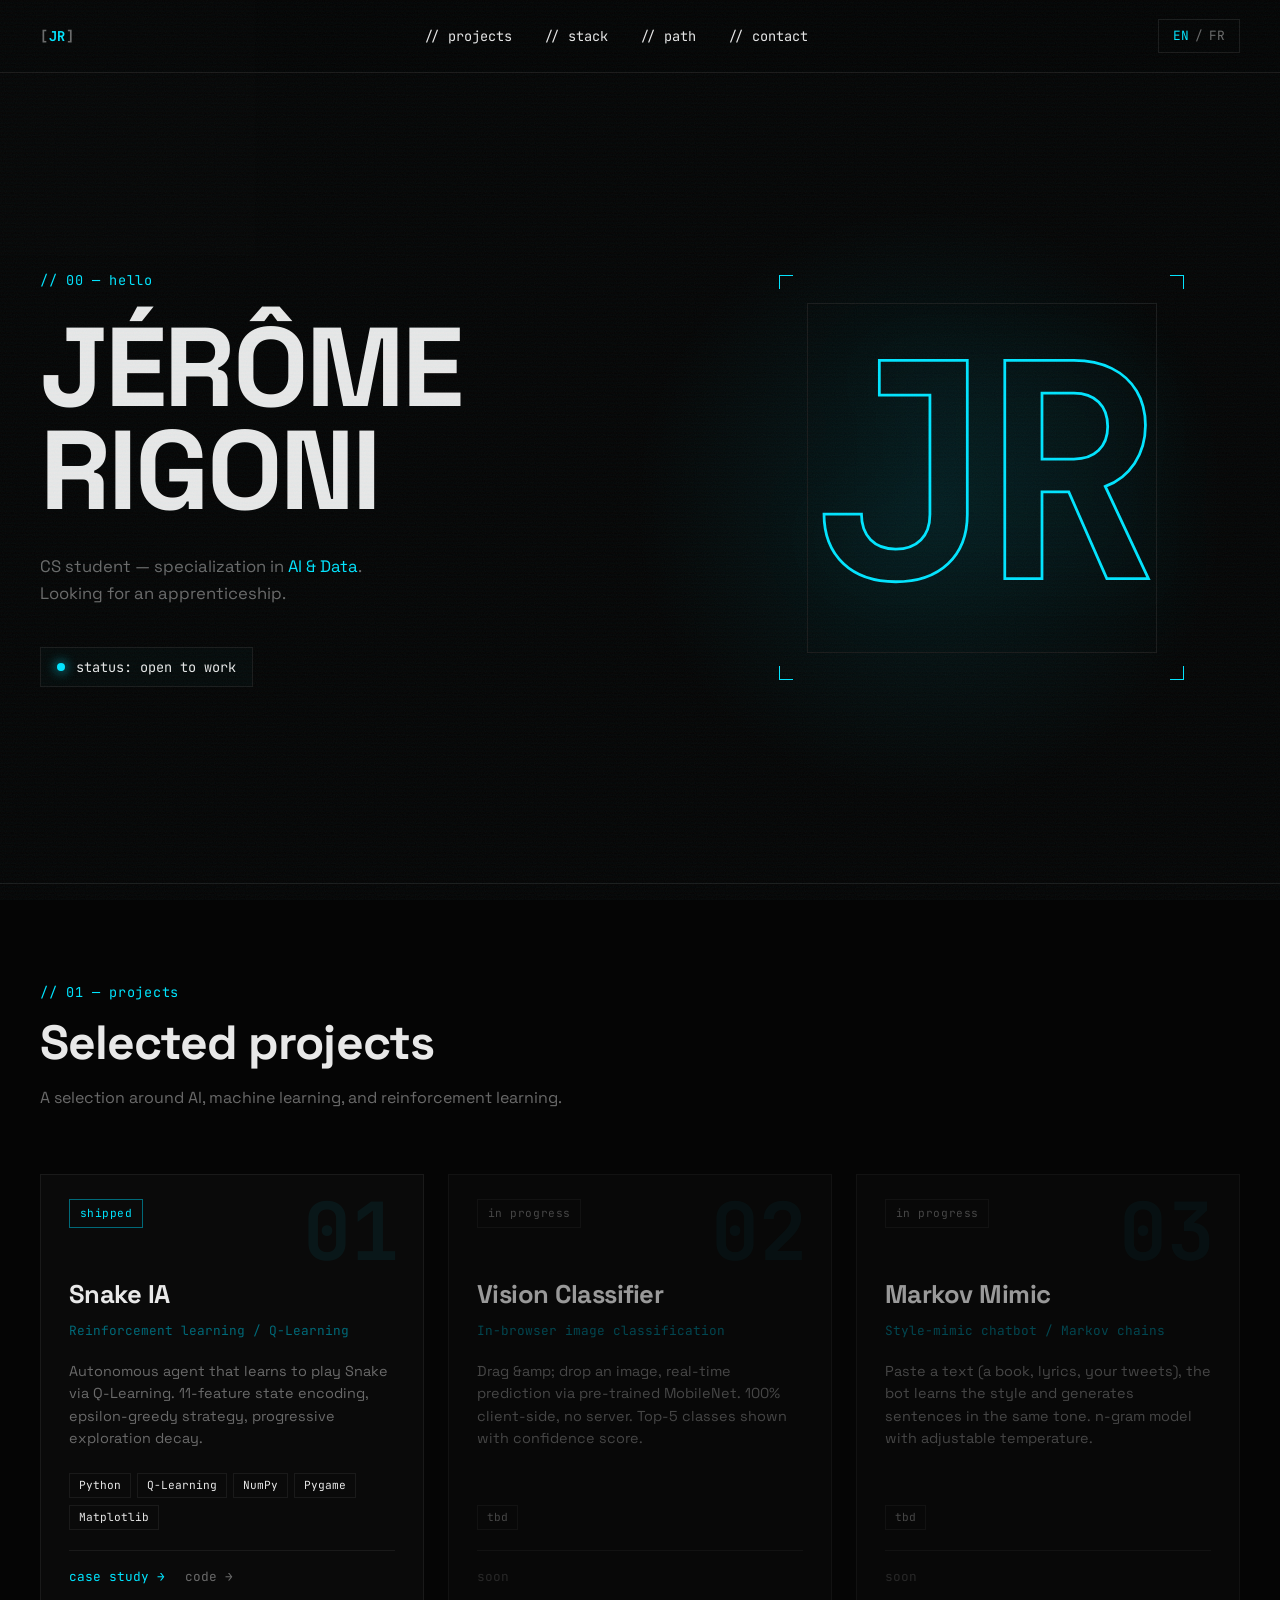
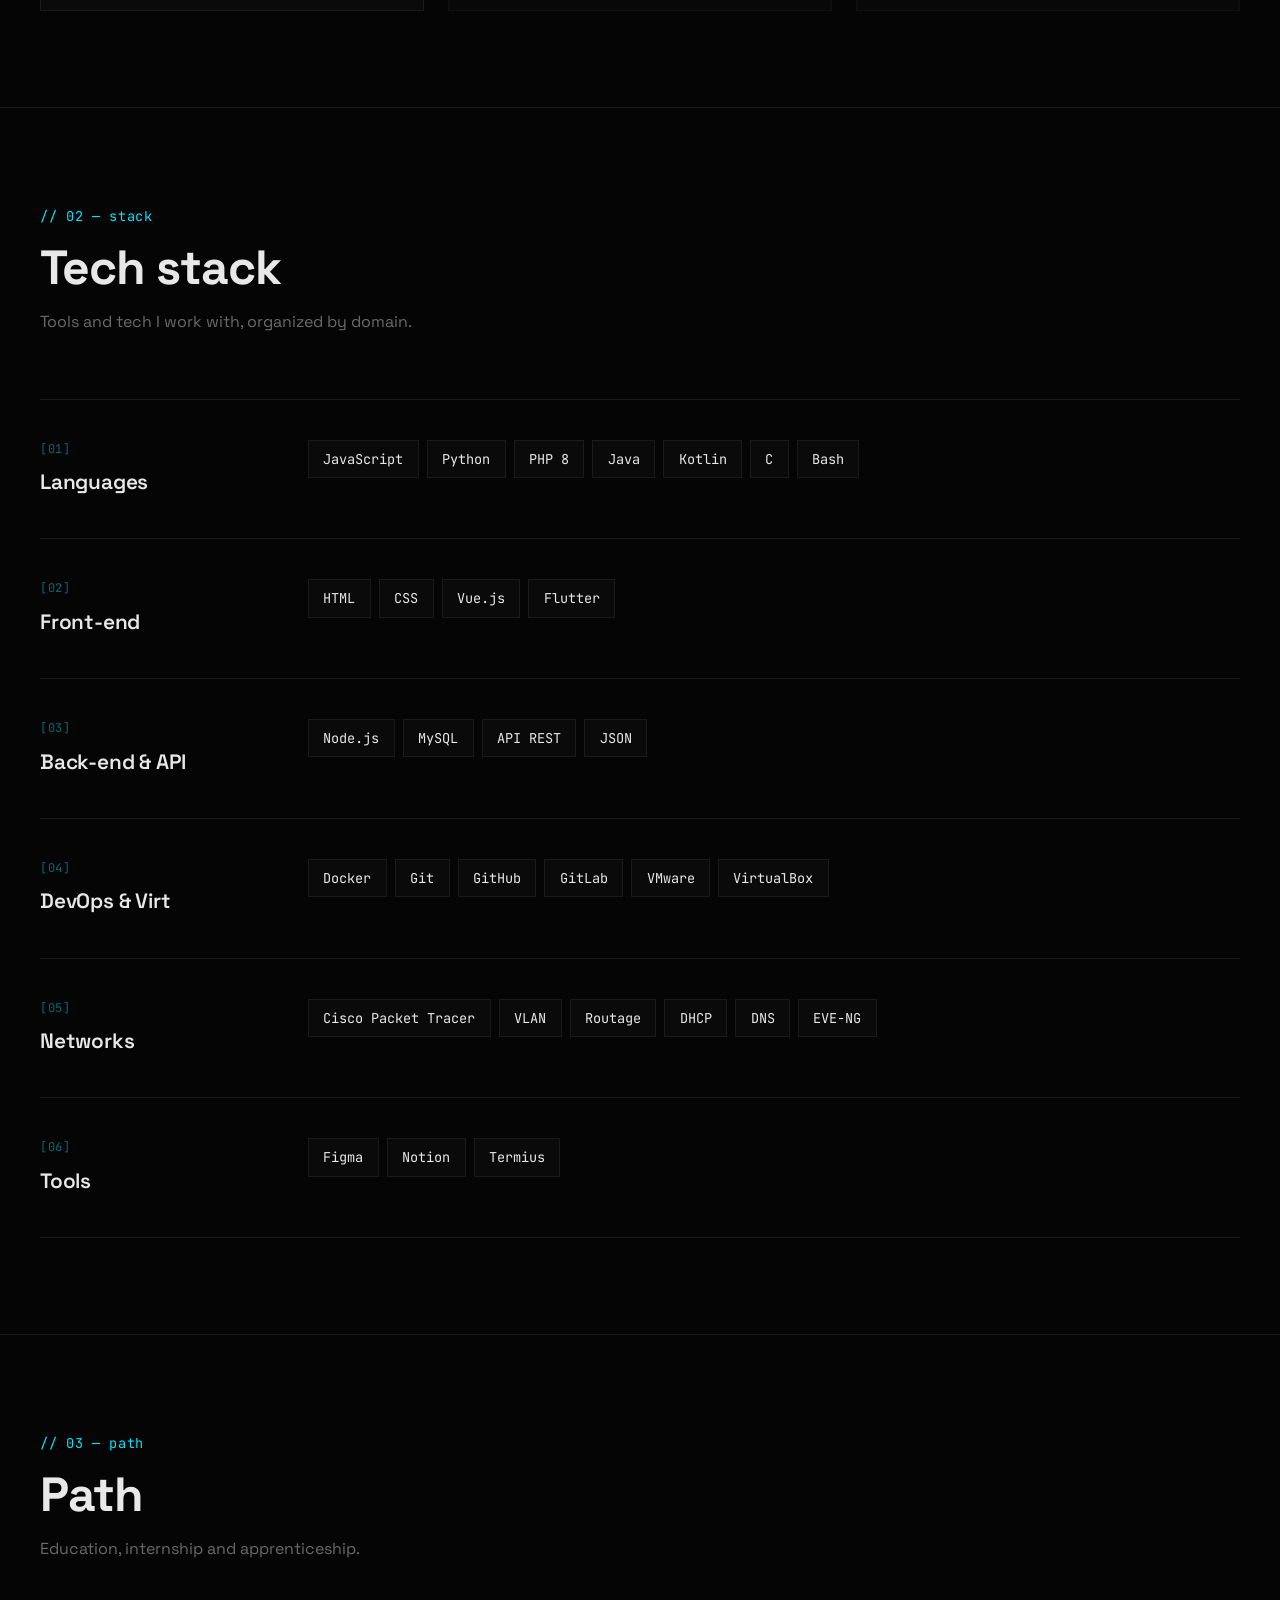
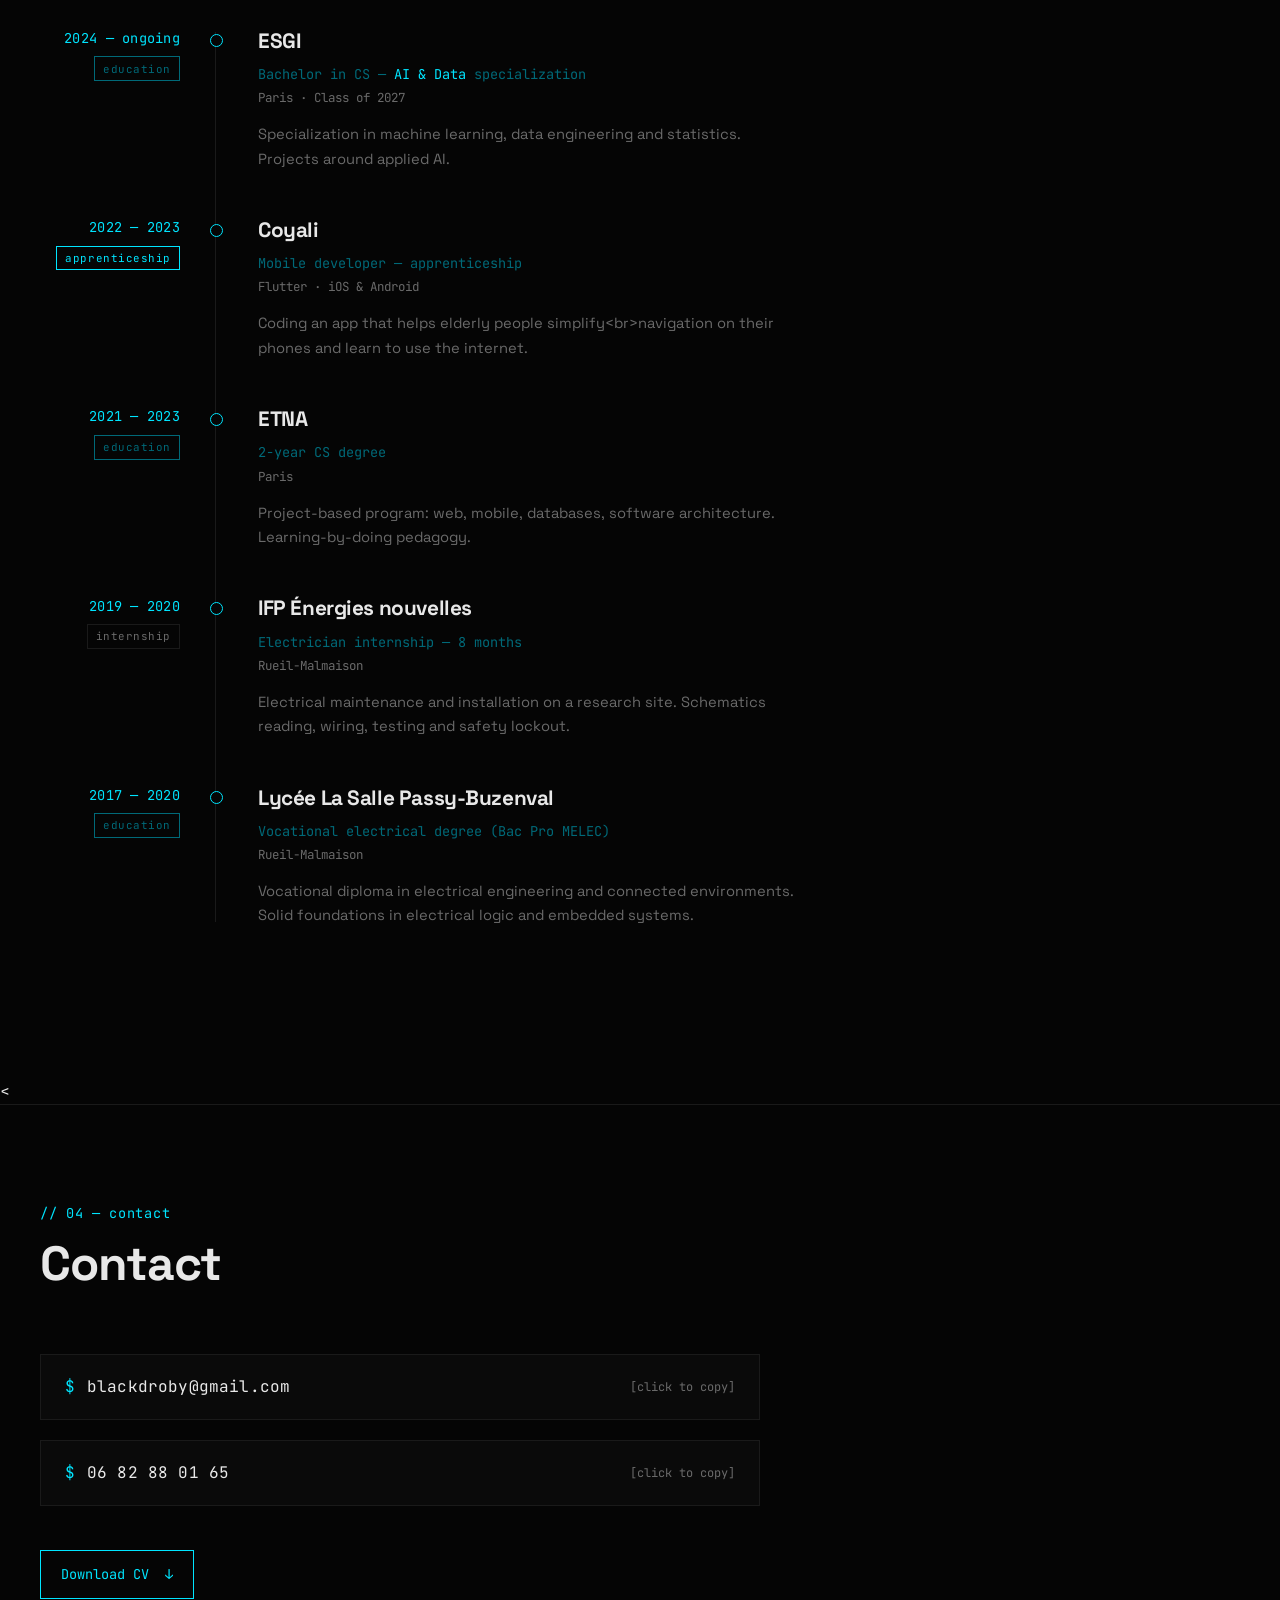
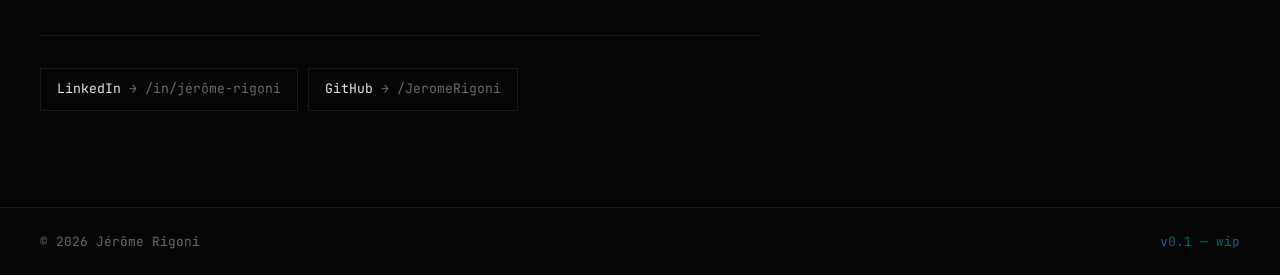
==== index.html @ 1cf60c9c "Initial portfolio" ====
<!DOCTYPE html>
<html lang="fr">
<head>
  <meta charset="UTF-8">
  <meta name="viewport" content="width=device-width, initial-scale=1.0">
  <title>Jérôme Rigoni — Portfolio</title>
  <meta name="description" content="Portfolio de Jérôme Rigoni — étudiant en informatique, spécialisation IA & Data. En recherche d'alternance.">
  <meta name="theme-color" content="#050505">
  <meta name="author" content="Jérôme Rigoni">

  <meta property="og:type" content="website">
  <meta property="og:title" content="Jérôme Rigoni — Portfolio">
  <meta property="og:description" content="Étudiant en informatique — spécialisation IA & Data. En recherche d'alternance.">
  <meta property="og:url" content="https://jeromerigoni.github.io">
  <meta property="og:image" content="https://jeromerigoni.github.io/assets/img/og-card.png">
  <meta property="og:locale" content="fr_FR">

  <meta name="twitter:card" content="summary_large_image">
  <meta name="twitter:title" content="Jérôme Rigoni — Portfolio">
  <meta name="twitter:description" content="Étudiant en informatique — spécialisation IA & Data. En recherche d'alternance.">
  <meta name="twitter:image" content="https://jeromerigoni.github.io/assets/img/og-card.png">

  <link rel="icon" href="assets/img/favicon.svg" type="image/svg+xml">

  <link rel="preconnect" href="https://fonts.googleapis.com">
  <link rel="preconnect" href="https://fonts.gstatic.com" crossorigin>
  <link rel="preload" as="style" href="https://fonts.googleapis.com/css2?family=JetBrains+Mono:wght@400;500;700&family=Space+Grotesk:wght@400;500;600;700&display=swap">
  <link rel="stylesheet" href="https://fonts.googleapis.com/css2?family=JetBrains+Mono:wght@400;500;700&family=Space+Grotesk:wght@400;500;600;700&display=swap">
  <link rel="stylesheet" href="assets/css/style.css">
</head>
<body>
  <a class="skip-link" href="#top" data-i18n="a11y.skip">Aller au contenu principal</a>
  <div class="noise" aria-hidden="true"></div>
  <div class="scanlines" aria-hidden="true"></div>

  <header class="topbar">
    <a href="#" class="logo" data-i18n-aria-label="aria.home" aria-label="Accueil">
      <span class="logo-bracket">[</span>JR<span class="logo-bracket">]</span>
    </a>
    <nav class="nav" data-i18n-aria-label="aria.nav" aria-label="Navigation principale">
      <a href="#projects" data-i18n="nav.projects">// projets</a>
      <a href="#stack" data-i18n="nav.stack">// stack</a>
      <a href="#parcours" data-i18n="nav.about">// parcours</a>
      <a href="#contact" data-i18n="nav.contact">// contact</a>
    </nav>
    <button class="lang-toggle" type="button" data-i18n-aria-label="aria.lang" aria-label="Changer de langue">
      <span class="lang-active">FR</span>
      <span class="lang-sep">/</span>
      <span class="lang-inactive">EN</span>
    </button>
  </header>

  <main>
    <section class="hero" id="top">
      <div class="hero-content">
        <div class="hero-meta">
          <span class="tag" data-i18n="hero.tag">// 00 — hello</span>
        </div>
        <h1 class="hero-name" data-glitch>
          <span class="line">JÉRÔME</span>
          <span class="line">RIGONI</span>
        </h1>
        <p class="hero-tagline" data-i18n-html="hero.tagline">
          Étudiant en informatique — spécialisation <span class="accent">IA &amp; Data</span>.<br>
          En recherche d'alternance.
        </p>
        <div class="hero-status">
          <span class="dot" aria-hidden="true"></span>
          <span class="scramble" data-text="status: open to work" data-i18n="hero.status">status: open to work</span>
        </div>
      </div>
      <div class="hero-monogram" aria-hidden="true">
        <svg viewBox="0 0 200 200" class="monogram" xmlns="http://www.w3.org/2000/svg">
          <text x="50%" y="54%" text-anchor="middle" dominant-baseline="middle" class="mono-text">JR</text>
        </svg>
        <div class="monogram-frame"></div>
        <div class="monogram-corners">
          <span class="corner tl"></span>
          <span class="corner tr"></span>
          <span class="corner bl"></span>
          <span class="corner br"></span>
        </div>
      </div>
    </section>

    <section class="section projects-section" id="projects">
  <div class="section-header">
    <span class="section-tag" data-i18n="projects.tag">// 01 — projets</span>
    <h2 class="section-title" data-i18n="projects.title">Projets sélectionnés</h2>
    <p class="section-desc" data-i18n="projects.desc">Une sélection autour de l'IA, du machine learning et de l'apprentissage par renforcement.</p>
  </div>

  <div class="projects-grid">

    <article class="project-card">
      <div class="project-num" aria-hidden="true">01</div>
      <span class="project-status status-done" data-i18n="projects.status.done">terminé</span>
      <h3 class="project-title">Snake IA</h3>
      <p class="project-subtitle" data-i18n="projects.snake.subtitle">Apprentissage par renforcement / Q-Learning</p>
      <p class="project-desc" data-i18n="projects.snake.desc">Agent autonome qui apprend à jouer à Snake via Q-Learning. Encoding d'état à 11 features, stratégie epsilon-greedy, decay progressif d'exploration.</p>
      <ul class="project-tags">
        <li>Python</li>
        <li>Q-Learning</li>
        <li>NumPy</li>
        <li>Pygame</li>
        <li>Matplotlib</li>
      </ul>
      <div class="project-links">
        <a href="snake.html" class="project-link" data-i18n="projects.cta.study">étude de cas →</a>
        <a href="https://github.com/JeromeRigoni" class="project-link muted" target="_blank" rel="noopener" data-i18n="projects.cta.code">code →</a>
      </div>
    </article>

    <article class="project-card wip">
      <div class="project-num" aria-hidden="true">02</div>
      <span class="project-status status-wip" data-i18n="projects.status.wip">en cours</span>
      <h3 class="project-title" data-i18n="projects.p2.title">Project // 02</h3>
      <p class="project-subtitle" data-i18n="projects.p2.subtitle">— à définir —</p>
      <p class="project-desc" data-i18n="projects.p2.desc">Projet IA à venir. Concept et stack en cours de définition.</p>
      <ul class="project-tags placeholder">
        <li>tbd</li>
      </ul>
      <div class="project-links">
        <span class="project-link disabled" data-i18n="projects.cta.soon">bientôt</span>
      </div>
    </article>

    <article class="project-card wip">
      <div class="project-num" aria-hidden="true">03</div>
      <span class="project-status status-wip" data-i18n="projects.status.wip">en cours</span>
      <h3 class="project-title" data-i18n="projects.p3.title">Project // 03</h3>
      <p class="project-subtitle" data-i18n="projects.p3.subtitle">— à définir —</p>
      <p class="project-desc" data-i18n="projects.p3.desc">Projet IA à venir. Concept et stack en cours de définition.</p>
      <ul class="project-tags placeholder">
        <li>tbd</li>
      </ul>
      <div class="project-links">
        <span class="project-link disabled" data-i18n="projects.cta.soon">bientôt</span>
      </div>
    </article>

  </div>
</section>

<section class="section stack-section" id="stack">
  <div class="section-header">
    <span class="section-tag" data-i18n="stack.tag">// 02 — stack</span>
    <h2 class="section-title" data-i18n="stack.title">Stack technique</h2>
    <p class="section-desc" data-i18n="stack.desc">Outils et technos avec lesquels je travaille, organisés par domaine.</p>
  </div>

  <div class="stack-list">

    <div class="stack-row">
      <div class="stack-label">
        <span class="stack-num" aria-hidden="true">[01]</span>
        <h3 data-i18n="stack.cat.langages">Langages</h3>
      </div>
      <ul class="stack-items">
        <li>JavaScript</li>
        <li>Python</li>
        <li>PHP 8</li>
        <li>Java</li>
        <li>Kotlin</li>
        <li>C</li>
        <li>Bash</li>
      </ul>
    </div>

    <div class="stack-row">
      <div class="stack-label">
        <span class="stack-num" aria-hidden="true">[02]</span>
        <h3 data-i18n="stack.cat.frontend">Front-end</h3>
      </div>
      <ul class="stack-items">
        <li>HTML</li>
        <li>CSS</li>
        <li>Vue.js</li>
        <li>Flutter</li>
      </ul>
    </div>

    <div class="stack-row">
      <div class="stack-label">
        <span class="stack-num" aria-hidden="true">[03]</span>
        <h3 data-i18n="stack.cat.backend">Back-end &amp; API</h3>
      </div>
      <ul class="stack-items">
        <li>Node.js</li>
        <li>MySQL</li>
        <li>API REST</li>
        <li>JSON</li>
      </ul>
    </div>

    <div class="stack-row">
      <div class="stack-label">
        <span class="stack-num" aria-hidden="true">[04]</span>
        <h3 data-i18n="stack.cat.devops">DevOps &amp; Virtu</h3>
      </div>
      <ul class="stack-items">
        <li>Docker</li>
        <li>Git</li>
        <li>GitHub</li>
        <li>GitLab</li>
        <li>VMware</li>
        <li>VirtualBox</li>
      </ul>
    </div>

    <div class="stack-row">
      <div class="stack-label">
        <span class="stack-num" aria-hidden="true">[05]</span>
        <h3 data-i18n="stack.cat.networks">Réseaux</h3>
      </div>
      <ul class="stack-items">
        <li>Cisco Packet Tracer</li>
        <li>VLAN</li>
        <li>Routage</li>
        <li>DHCP</li>
        <li>DNS</li>
        <li>EVE-NG</li>
      </ul>
    </div>

    <div class="stack-row">
      <div class="stack-label">
        <span class="stack-num" aria-hidden="true">[06]</span>
        <h3 data-i18n="stack.cat.tools">Outils</h3>
      </div>
      <ul class="stack-items">
        <li>Figma</li>
        <li>Notion</li>
        <li>Termius</li>
      </ul>
    </div>

  </div>
</section>
<section class="section journey-section" id="parcours">
  <div class="section-header">
    <span class="section-tag" data-i18n="journey.tag">// 03 — parcours</span>
    <h2 class="section-title" data-i18n="journey.title">Parcours</h2>
    <p class="section-desc" data-i18n="journey.desc">Formations, stage et alternance.</p>
  </div>

  <ol class="journey-list">

    <li class="journey-item">
      <div class="journey-date">
        <span class="journey-year" data-i18n="journey.esgi.year">2024 — en cours</span>
        <span class="journey-type type-formation" data-i18n="journey.type.formation">formation</span>
      </div>
      <div class="journey-card">
        <h3 class="journey-title">ESGI</h3>
        <p class="journey-role" data-i18n-html="journey.esgi.role">Bachelor Informatique — spécialisation IA &amp; Data</p>
        <p class="journey-place" data-i18n="journey.esgi.place">Paris · Promo 2027</p>
        <p class="journey-desc" data-i18n="journey.esgi.desc">Spécialisation orientée machine learning, data engineering et statistiques. Projets autour de l'IA appliquée.</p>
      </div>
    </li>

    <li class="journey-item">
      <div class="journey-date">
        <span class="journey-year">2022 — 2023</span>
        <span class="journey-type type-alternance" data-i18n="journey.type.alternance">alternance</span>
      </div>
      <div class="journey-card">
        <h3 class="journey-title">Coyali</h3>
        <p class="journey-role" data-i18n="journey.coyali.role">Développeur mobile — alternance</p>
        <p class="journey-place" data-i18n-html="journey.coyali.place">Flutter · iOS &amp; Android</p>
        <p class="journey-desc" data-i18n="journey.coyali.desc">Développement de fonctionnalités sur une app mobile cross-platform. Intégration d'APIs REST, gestion d'état et UI custom.</p>
      </div>
    </li>

    <li class="journey-item">
      <div class="journey-date">
        <span class="journey-year">2021 — 2023</span>
        <span class="journey-type type-formation" data-i18n="journey.type.formation">formation</span>
      </div>
      <div class="journey-card">
        <h3 class="journey-title">ETNA</h3>
        <p class="journey-role" data-i18n="journey.etna.role">Bac+2 Informatique</p>
        <p class="journey-place" data-i18n="journey.etna.place">Paris</p>
        <p class="journey-desc" data-i18n="journey.etna.desc">Formation par projet : dev web, mobile, base de données, architecture logicielle. Pédagogie learning-by-doing.</p>
      </div>
    </li>

    <li class="journey-item">
      <div class="journey-date">
        <span class="journey-year">2019 — 2020</span>
        <span class="journey-type type-stage" data-i18n="journey.type.stage">stage</span>
      </div>
      <div class="journey-card">
        <h3 class="journey-title">IFP Énergies nouvelles</h3>
        <p class="journey-role" data-i18n="journey.ifp.role">Stage électricien — 8 mois</p>
        <p class="journey-place" data-i18n="journey.ifp.place">Rueil-Malmaison</p>
        <p class="journey-desc" data-i18n="journey.ifp.desc">Maintenance et installation électrique sur un centre de recherche. Lecture de schémas, raccordements, tests et mise en sécurité.</p>
      </div>
    </li>

    <li class="journey-item">
      <div class="journey-date">
        <span class="journey-year">2017 — 2020</span>
        <span class="journey-type type-formation" data-i18n="journey.type.formation">formation</span>
      </div>
      <div class="journey-card">
        <h3 class="journey-title">Lycée La Salle Passy-Buzenval</h3>
        <p class="journey-role" data-i18n="journey.lycee.role">Bac Pro MELEC</p>
        <p class="journey-place" data-i18n="journey.lycee.place">Rueil-Malmaison</p>
        <p class="journey-desc" data-i18n="journey.lycee.desc">Bac Pro Métiers de l'Électricité et de ses Environnements Connectés. Bases solides en logique électrique et systèmes embarqués.</p>
      </div>
    </li>

  </ol>
</section>
<<section class="section contact-section" id="contact">
  <div class="section-header">
    <span class="section-tag" data-i18n="contact.tag">// 04 — contact</span>
    <h2 class="section-title" data-i18n="contact.title">Contact</h2>
  </div>

  <div class="contact-wrap">

    <div class="contact-line">
      <span class="contact-prompt" aria-hidden="true">$</span>
      <button class="copy-btn" type="button" data-copy="blackdroby@gmail.com" data-i18n-aria-label="contact.aria.copy.email" aria-label="Copier l'email">
        <span class="copy-val">blackdroby@gmail.com</span>
        <span class="copy-feedback" data-i18n="contact.copy.idle">[clic pour copier]</span>
      </button>
    </div>

    <div class="contact-line">
      <span class="contact-prompt" aria-hidden="true">$</span>
      <button class="copy-btn" type="button" data-copy="06 82 88 01 65" data-i18n-aria-label="contact.aria.copy.phone" aria-label="Copier le numéro">
        <span class="copy-val">06 82 88 01 65</span>
        <span class="copy-feedback" data-i18n="contact.copy.idle">[clic pour copier]</span>
      </button>
    </div>

    <div class="contact-actions">
      <a href="assets/cv/Rigoni-Jerome-CV.pdf" class="btn btn-primary" download>
        <span data-i18n="contact.cta.cv">Télécharger le CV</span>
        <span class="btn-arrow" aria-hidden="true">↓</span>
      </a>
    </div>

    <div class="contact-socials">
      <a href="https://www.linkedin.com/in/j%C3%A9r%C3%B4me-rigoni/" class="social-link" target="_blank" rel="noopener">
        <span class="social-key">LinkedIn</span>
        <span class="social-val">→ /in/jérôme-rigoni</span>
      </a>
      <a href="https://github.com/JeromeRigoni" class="social-link" target="_blank" rel="noopener">
        <span class="social-key">GitHub</span>
        <span class="social-val">→ /JeromeRigoni</span>
      </a>
    </div>

  </div>
</section>
  </main>

  <footer class="footer">
    <span>© 2026 Jérôme Rigoni</span>
    <span class="footer-muted">v0.1 — wip</span>
  </footer>

  <script src="assets/js/i18n.js" defer></script>
  <script src="assets/js/glitch.js" defer></script>
  <script src="assets/js/main.js" defer></script>
</body>
</html>
---- assets/css/style.css ----
:root {
  --bg: #050505;
  --bg-2: #0a0a0a;
  --border: #1a1a1a;
  --text: #e8e8e8;
  --muted: #6a6a6a;
  --cyan: #00e5ff;
  --cyan-glow: #00b8d4;
  --cyan-dark: #006978;
  --red: #ff0040;
  --font-mono: "JetBrains Mono", ui-monospace, monospace;
  --font-sans: "Space Grotesk", system-ui, sans-serif;
}

* { box-sizing: border-box; margin: 0; padding: 0; }

html { scroll-behavior: smooth; }

body {
  background: var(--bg);
  color: var(--text);
  font-family: var(--font-sans);
  font-size: 16px;
  line-height: 1.5;
  min-height: 100vh;
  overflow-x: hidden;
  position: relative;
  -webkit-font-smoothing: antialiased;
}

::selection { background: var(--cyan); color: var(--bg); }

/* === Overlays ambiance === */

.noise {
  position: fixed; inset: 0;
  pointer-events: none;
  z-index: 100;
  opacity: 0.05;
  background-image: url("data:image/svg+xml;utf8,<svg xmlns='http://www.w3.org/2000/svg' width='160' height='160'><filter id='n'><feTurbulence type='fractalNoise' baseFrequency='0.9' numOctaves='2' stitchTiles='stitch'/></filter><rect width='100%25' height='100%25' filter='url(%23n)'/></svg>");
  transform: translateZ(0);
  will-change: transform;
}

.scanlines {
  position: fixed; inset: 0;
  pointer-events: none;
  z-index: 99;
  background: repeating-linear-gradient(
    to bottom,
    transparent 0,
    transparent 2px,
    rgba(0, 229, 255, 0.025) 3px,
    transparent 4px
  );
  transform: translateZ(0);
}

/* === Topbar === */

.topbar {
  position: sticky; top: 0; z-index: 50;
  display: flex; align-items: center; justify-content: space-between;
  padding: 1.2rem 2.5rem;
  background: rgba(5, 5, 5, 0.94);
  border-bottom: 1px solid var(--border);
  font-family: var(--font-mono);
  font-size: 0.85rem;
}

.logo {
  color: var(--cyan);
  text-decoration: none;
  font-weight: 700;
  letter-spacing: 0.05em;
  font-family: var(--font-mono);
}
.logo-bracket { color: var(--muted); transition: color 0.2s; }
.logo:hover .logo-bracket { color: var(--cyan); }

.nav { display: flex; gap: 2rem; }
.nav a {
  color: var(--text);
  text-decoration: none;
  transition: color 0.2s;
  position: relative;
}
.nav a::after {
  content: "";
  position: absolute;
  left: 0; bottom: -4px;
  width: 0; height: 1px;
  background: var(--cyan);
  transition: width 0.25s ease;
}
.nav a:hover { color: var(--cyan); }
.nav a:hover::after { width: 100%; }

.lang-toggle {
  background: none;
  border: 1px solid var(--border);
  color: var(--text);
  padding: 0.45rem 0.85rem;
  font-family: var(--font-mono);
  font-size: 0.8rem;
  cursor: pointer;
  transition: border-color 0.2s, color 0.2s;
  display: inline-flex; gap: 0.4rem;
}
.lang-toggle:hover { border-color: var(--cyan); }
.lang-active { color: var(--cyan); }
.lang-sep, .lang-inactive { color: var(--muted); }

/* === Hero === */

.hero {
  min-height: calc(100vh - 90px);
  display: grid;
  grid-template-columns: 1.2fr 1fr;
  align-items: center;
  padding: 4rem 2.5rem;
  gap: 4rem;
  position: relative;
}

.hero::before {
  content: "";
  position: absolute;
  top: 10%; right: 0;
  width: 700px; height: 700px;
  background: radial-gradient(circle at center, rgba(0, 229, 255, 0.09), transparent 60%);
  pointer-events: none;
  z-index: -1;
}

.hero-meta { margin-bottom: 1.5rem; }
.tag {
  font-family: var(--font-mono);
  color: var(--cyan);
  font-size: 0.85rem;
  letter-spacing: 0.05em;
}

.hero-name {
  font-size: clamp(3rem, 9vw, 7rem);
  font-weight: 700;
  line-height: 0.92;
  letter-spacing: -0.025em;
  margin-bottom: 2rem;
}
.hero-name .line { display: block; }

.hero-tagline {
  font-size: clamp(1rem, 1.3vw, 1.2rem);
  color: var(--muted);
  max-width: 520px;
  margin-bottom: 2.5rem;
  line-height: 1.6;
}
.accent { color: var(--cyan); }

.hero-status {
  display: inline-flex; align-items: center; gap: 0.7rem;
  font-family: var(--font-mono);
  font-size: 0.85rem;
  padding: 0.55rem 1rem;
  border: 1px solid var(--border);
  background: rgba(0, 229, 255, 0.02);
}
.dot {
  width: 8px; height: 8px;
  background: var(--cyan);
  border-radius: 50%;
  box-shadow: 0 0 12px var(--cyan);
  animation: pulse 2s ease-in-out infinite;
}
@keyframes pulse {
  0%, 100% { opacity: 1; transform: scale(1); }
  50% { opacity: 0.4; transform: scale(0.9); }
}

/* === Monogram JR === */

.hero-monogram {
  position: relative;
  display: flex; justify-content: center; align-items: center;
  aspect-ratio: 1;
  width: min(100%, 460px);
  margin: 0 auto;
}
.monogram {
  width: 100%; height: 100%;
  position: relative; z-index: 2;
}
.mono-text {
  font-family: var(--font-mono);
  font-weight: 700;
  font-size: 130px;
  fill: none;
  stroke: var(--cyan);
  stroke-width: 1.2;
  letter-spacing: -0.04em;
  filter: drop-shadow(0 0 18px rgba(0, 229, 255, 0.35));
}
.monogram-frame {
  position: absolute;
  inset: 12%;
  border: 1px solid var(--border);
  z-index: 1;
}
.monogram-corners .corner {
  position: absolute;
  width: 14px; height: 14px;
  border: 1px solid var(--cyan);
  z-index: 3;
}
.corner.tl { top: 6%; left: 6%; border-right: none; border-bottom: none; }
.corner.tr { top: 6%; right: 6%; border-left: none; border-bottom: none; }
.corner.bl { bottom: 6%; left: 6%; border-right: none; border-top: none; }
.corner.br { bottom: 6%; right: 6%; border-left: none; border-top: none; }

/* === Glitch effect === */

.hero-name[data-glitch] { position: relative; }
.hero-name.glitching .line {
  animation: glitch-rgb 0.3s steps(2) 1;
}
@keyframes glitch-rgb {
  0%   { text-shadow: none; transform: translate(0); }
  15%  { text-shadow: -3px 0 var(--red), 3px 0 var(--cyan); transform: translate(-2px, 0); }
  35%  { text-shadow: 3px 0 var(--red), -3px 0 var(--cyan); transform: translate(2px, 0); }
  55%  { text-shadow: -2px 0 var(--red), 2px 0 var(--cyan); transform: translate(0, 1px); }
  75%  { text-shadow: 2px 0 var(--red), -2px 0 var(--cyan); transform: translate(0, -1px); clip-path: inset(8% 0 32% 0); }
  90%  { clip-path: inset(0); }
  100% { text-shadow: none; transform: translate(0); }
}

/* === Footer === */

.footer {
  display: flex; justify-content: space-between;
  padding: 1.5rem 2.5rem;
  border-top: 1px solid var(--border);
  font-family: var(--font-mono);
  font-size: 0.8rem;
  color: var(--muted);
}
.footer-muted { color: var(--cyan-dark); }

/* === Responsive === */

@media (max-width: 900px) {
  .hero {
    grid-template-columns: 1fr;
    padding: 3rem 1.5rem;
    gap: 2.5rem;
    text-align: left;
  }
  .hero-monogram { order: -1; width: 220px; }
  .topbar { padding: 1rem 1.5rem; }
  .nav { display: none; }
  .footer { padding: 1.2rem 1.5rem; }
}

@media (max-width: 600px) {
  .topbar { gap: 0.8rem; }
  .logo { font-size: 1rem; }
  .lang-toggle { padding: 0.35rem 0.7rem; }
}

/* === Accessibility === */

@media (prefers-reduced-motion: reduce) {
  .hero-name.glitching .line { animation: none; }
  .dot { animation: none; }
  html { scroll-behavior: auto; }
}

/* === Sections génériques === */

.section {
  padding: 6rem 2.5rem;
  position: relative;
  border-top: 1px solid var(--border);
  scroll-margin-top: 80px;
}

.section-header {
  max-width: 720px;
  margin-bottom: 4rem;
}

.section-tag {
  font-family: var(--font-mono);
  color: var(--cyan);
  font-size: 0.85rem;
  letter-spacing: 0.05em;
  display: inline-block;
  margin-bottom: 1rem;
}

.section-title {
  font-size: clamp(2rem, 4vw, 3rem);
  font-weight: 700;
  letter-spacing: -0.02em;
  line-height: 1.05;
  margin-bottom: 1rem;
}

.section-desc {
  color: var(--muted);
  font-size: 1rem;
  max-width: 540px;
  line-height: 1.6;
}

/* === Projects grid === */

.projects-grid {
  display: grid;
  grid-template-columns: repeat(3, 1fr);
  gap: 1.5rem;
}

.project-card {
  position: relative;
  background: var(--bg-2);
  border: 1px solid var(--border);
  padding: 2.75rem 1.75rem 1.5rem;
  display: flex;
  flex-direction: column;
  min-height: 420px;
  overflow: hidden;
  transition: border-color 0.25s ease, transform 0.25s ease;
}

.project-card::before {
  content: "";
  position: absolute;
  inset: 0;
  background: radial-gradient(circle at 100% 0%, rgba(0, 229, 255, 0.06), transparent 55%);
  opacity: 0;
  transition: opacity 0.25s ease;
  pointer-events: none;
}

.project-card:hover { border-color: var(--cyan-dark); transform: translateY(-2px); }
.project-card:hover::before { opacity: 1; }
.project-card:hover .project-title { color: var(--cyan); }
.project-card:hover .project-num { opacity: 0.13; }

.project-num {
  position: absolute;
  top: 1rem; right: 1.5rem;
  font-family: var(--font-mono);
  font-size: 5rem;
  font-weight: 700;
  color: var(--cyan);
  opacity: 0.06;
  line-height: 1;
  pointer-events: none;
  transition: opacity 0.25s ease;
}

.project-status {
  position: absolute;
  top: 1.5rem; left: 1.75rem;
  font-family: var(--font-mono);
  font-size: 0.7rem;
  padding: 0.3rem 0.6rem;
  border: 1px solid var(--border);
  letter-spacing: 0.05em;
  text-transform: lowercase;
}
.project-status.status-done { color: var(--cyan); border-color: var(--cyan-dark); }
.project-status.status-wip  { color: var(--muted); }

.project-title {
  font-family: var(--font-sans);
  font-size: 1.6rem;
  font-weight: 700;
  margin-top: 3.5rem;
  letter-spacing: -0.02em;
  transition: color 0.25s ease;
}

.project-subtitle {
  font-family: var(--font-mono);
  color: var(--cyan-dark);
  font-size: 0.8rem;
  margin-top: 0.45rem;
  margin-bottom: 1.25rem;
}

.project-desc {
  color: var(--muted);
  font-size: 0.9rem;
  line-height: 1.55;
  flex: 1;
}

.project-tags {
  list-style: none;
  display: flex;
  flex-wrap: wrap;
  gap: 0.4rem;
  margin: 1.5rem 0 1.25rem;
}
.project-tags li {
  font-family: var(--font-mono);
  font-size: 0.7rem;
  padding: 0.2rem 0.55rem;
  border: 1px solid var(--border);
  color: var(--text);
}
.project-tags.placeholder li { color: var(--muted); }

.project-links {
  display: flex;
  gap: 1.25rem;
  font-family: var(--font-mono);
  font-size: 0.8rem;
  padding-top: 1rem;
  border-top: 1px solid var(--border);
}
.project-link {
  color: var(--cyan);
  text-decoration: none;
  transition: color 0.2s ease;
}
.project-link:hover { color: var(--text); }
.project-link.muted { color: var(--muted); }
.project-link.muted:hover { color: var(--cyan); }
.project-link.disabled { color: var(--muted); cursor: not-allowed; opacity: 0.5; }

.project-card.wip { opacity: 0.65; }
.project-card.wip:hover { opacity: 1; }

@media (max-width: 1100px) {
  .projects-grid { grid-template-columns: repeat(2, 1fr); }
  .projects-grid > :last-child { grid-column: 1 / -1; }
}

@media (max-width: 700px) {
  .section { padding: 4rem 1.5rem; }
  .projects-grid { grid-template-columns: 1fr; }
  .projects-grid > :last-child { grid-column: auto; }
  .project-card { min-height: auto; }
}

/* === Stack section === */

.stack-list {
  display: flex;
  flex-direction: column;
}

.stack-row {
  display: grid;
  grid-template-columns: 220px 1fr;
  gap: 3rem;
  padding: 2.5rem 0;
  border-top: 1px solid var(--border);
}
.stack-row:last-child { border-bottom: 1px solid var(--border); }

.stack-label {
  position: sticky;
  top: 90px;
  align-self: start;
}
.stack-num {
  display: block;
  font-family: var(--font-mono);
  color: var(--cyan-dark);
  font-size: 0.75rem;
  margin-bottom: 0.6rem;
  letter-spacing: 0.05em;
}
.stack-label h3 {
  font-family: var(--font-sans);
  font-size: 1.3rem;
  font-weight: 600;
  letter-spacing: -0.01em;
}

.stack-items {
  list-style: none;
  display: flex;
  flex-wrap: wrap;
  gap: 0.5rem;
  align-content: flex-start;
}
.stack-items li {
  font-family: var(--font-mono);
  font-size: 0.85rem;
  padding: 0.5rem 0.9rem;
  border: 1px solid var(--border);
  color: var(--text);
  background: var(--bg-2);
  transition: border-color 0.2s ease, color 0.2s ease, transform 0.2s ease;
  cursor: default;
}
.stack-items li:hover {
  border-color: var(--cyan);
  color: var(--cyan);
  transform: translateY(-1px);
}

@media (max-width: 800px) {
  .stack-row {
    grid-template-columns: 1fr;
    gap: 1.25rem;
    padding: 2rem 0;
  }
  .stack-label { position: static; }
  .stack-label h3 { font-size: 1.15rem; }
}

/* === Journey / Parcours section === */

.journey-list {
  list-style: none;
  position: relative;
  padding: 0;
  margin: 0 0 3.5rem;
}

.journey-list::before {
  content: "";
  position: absolute;
  left: 175px;
  top: 6px; bottom: 6px;
  width: 1px;
  background: var(--border);
}

.journey-item {
  display: grid;
  grid-template-columns: 160px 30px 1fr;
  align-items: start;
  padding-bottom: 2.75rem;
  position: relative;
}
.journey-item:last-child { padding-bottom: 0; }

.journey-item::before {
  content: "";
  position: absolute;
  left: 170px;
  top: 0.55rem;
  width: 11px; height: 11px;
  background: var(--bg);
  border: 1px solid var(--cyan);
  border-radius: 50%;
  z-index: 2;
  transition: background 0.2s ease, box-shadow 0.2s ease;
}
.journey-item:hover::before {
  background: var(--cyan);
  box-shadow: 0 0 14px var(--cyan-glow);
}

.journey-date {
  display: flex;
  flex-direction: column;
  align-items: flex-end;
  gap: 0.5rem;
  padding: 0.15rem 1.25rem 0 0;
  text-align: right;
}
.journey-year {
  font-family: var(--font-mono);
  font-size: 0.85rem;
  color: var(--cyan);
  letter-spacing: 0.02em;
}
.journey-type {
  font-family: var(--font-mono);
  font-size: 0.68rem;
  padding: 0.2rem 0.5rem;
  border: 1px solid var(--border);
  text-transform: lowercase;
  letter-spacing: 0.05em;
  color: var(--muted);
}
.journey-type.type-formation { color: var(--cyan-dark); border-color: var(--cyan-dark); }
.journey-type.type-alternance { color: var(--cyan); border-color: var(--cyan); }
.journey-type.type-stage { color: var(--muted); }

.journey-card {
  grid-column: 3;
  padding-left: 1.75rem;
}
.journey-title {
  font-family: var(--font-sans);
  font-size: 1.3rem;
  font-weight: 700;
  letter-spacing: -0.02em;
  margin-bottom: 0.45rem;
  transition: color 0.2s ease;
}
.journey-item:hover .journey-title { color: var(--cyan); }

.journey-role {
  font-family: var(--font-mono);
  color: var(--cyan-dark);
  font-size: 0.85rem;
  margin-bottom: 0.3rem;
}
.journey-place {
  font-family: var(--font-mono);
  color: var(--muted);
  font-size: 0.78rem;
  margin-bottom: 0.9rem;
}
.journey-desc {
  color: var(--muted);
  font-size: 0.92rem;
  line-height: 1.65;
  max-width: 60ch;
}

.journey-actions {
  display: flex;
  flex-wrap: wrap;
  align-items: center;
  gap: 1.25rem 2rem;
  padding-top: 2.5rem;
  border-top: 1px solid var(--border);
}
.journey-socials {
  display: flex;
  gap: 0.6rem;
  flex-wrap: wrap;
}

.btn {
  display: inline-flex;
  align-items: center;
  justify-content: space-between;
  gap: 1rem;
  padding: 0.85rem 1.25rem;
  font-family: var(--font-mono);
  font-size: 0.85rem;
  text-decoration: none;
  border: 1px solid var(--cyan);
  background: transparent;
  color: var(--cyan);
  transition: background 0.2s ease, color 0.2s ease, transform 0.2s ease;
  cursor: pointer;
}
.btn:hover {
  background: var(--cyan);
  color: var(--bg);
  transform: translateY(-1px);
}
.btn-arrow { transition: transform 0.2s ease; }
.btn:hover .btn-arrow { transform: translateY(2px); }

.social-link {
  display: inline-flex;
  gap: 0.5rem;
  padding: 0.65rem 1rem;
  font-family: var(--font-mono);
  font-size: 0.82rem;
  text-decoration: none;
  border: 1px solid var(--border);
  color: var(--text);
  transition: border-color 0.2s ease, color 0.2s ease;
}
.social-link:hover { border-color: var(--cyan); color: var(--cyan); }
.social-val { color: var(--muted); transition: color 0.2s ease; }
.social-link:hover .social-val { color: var(--cyan); }

@media (max-width: 800px) {
  .journey-list::before { left: 7px; top: 8px; bottom: 8px; }
  .journey-item {
    grid-template-columns: 1fr;
    gap: 0.5rem;
    padding-left: 28px;
    padding-bottom: 2.25rem;
  }
  .journey-item::before { left: 2px; top: 0.4rem; }
  .journey-date {
    flex-direction: row;
    align-items: center;
    justify-content: flex-start;
    text-align: left;
    padding: 0;
    gap: 0.75rem;
    margin-bottom: 0.4rem;
  }
  .journey-card { grid-column: 1; padding-left: 0; }
  .journey-actions { gap: 1rem; }
}

/* === Contact section === */

.contact-wrap {
  display: flex;
  flex-direction: column;
  gap: 1.25rem;
  max-width: 720px;
}

.contact-line {
  display: flex;
  align-items: center;
  gap: 0.75rem;
  padding: 1.25rem 1.5rem;
  border: 1px solid var(--border);
  background: var(--bg-2);
  font-family: var(--font-mono);
  transition: border-color 0.2s ease;
}
.contact-line:hover { border-color: var(--cyan-dark); }

.contact-prompt {
  color: var(--cyan);
  font-size: 1rem;
  user-select: none;
}

.copy-btn {
  flex: 1;
  display: flex;
  align-items: center;
  justify-content: space-between;
  gap: 1rem;
  background: none;
  border: none;
  padding: 0;
  text-align: left;
  font-family: var(--font-mono);
  font-size: 1rem;
  color: var(--text);
  cursor: pointer;
  transition: color 0.2s ease;
}
.copy-btn:hover { color: var(--cyan); }

.copy-val { letter-spacing: 0.01em; }
.copy-feedback {
  font-size: 0.75rem;
  color: var(--muted);
  white-space: nowrap;
  transition: color 0.2s ease;
}
.copy-btn.copied .copy-feedback { color: var(--cyan); }

.contact-actions {
  display: flex;
  gap: 1rem;
  flex-wrap: wrap;
  padding-top: 1.5rem;
}

.contact-socials {
  display: flex;
  gap: 0.6rem;
  flex-wrap: wrap;
  padding-top: 2rem;
  border-top: 1px solid var(--border);
  margin-top: 1rem;
}

@media (max-width: 700px) {
  .contact-line { padding: 1rem 1.15rem; gap: 0.5rem; }
  .copy-btn { font-size: 0.9rem; flex-direction: column; align-items: flex-start; gap: 0.4rem; }
  .copy-feedback { font-size: 0.7rem; }
}
/* === Skip link a11y === */
.skip-link {
  position: fixed;
  top: 0; left: 50%;
  transform: translate(-50%, -120%);
  background: var(--cyan);
  color: var(--bg);
  padding: 0.6rem 1.2rem;
  font-family: var(--font-mono);
  font-size: 0.85rem;
  font-weight: 500;
  text-decoration: none;
  z-index: 200;
  transition: transform 0.2s ease;
}
.skip-link:focus { transform: translate(-50%, 8px); }

/* === Focus visible cyan === */
:focus { outline: none; }
:focus-visible {
  outline: 2px solid var(--cyan);
  outline-offset: 3px;
}
.copy-btn:focus-visible,
.lang-toggle:focus-visible,
.btn:focus-visible,
.social-link:focus-visible,
.project-link:focus-visible,
.nav a:focus-visible {
  outline-offset: 2px;
}

/* === Reduced motion étendu === */
@media (prefers-reduced-motion: reduce) {
  *, *::before, *::after {
    animation-duration: 0.001ms !important;
    animation-iteration-count: 1 !important;
    transition-duration: 0.001ms !important;
    scroll-behavior: auto !important;
  }
  .noise, .scanlines { display: none; }
}

/* === Nav mobile — scroll horizontal au lieu de display:none === */
@media (max-width: 900px) {
  .topbar {
    flex-wrap: wrap;
    gap: 0.5rem 1rem;
    padding: 0.9rem 1.5rem;
  }
  .nav {
    display: flex;
    order: 3;
    width: 100%;
    overflow-x: auto;
    gap: 1.25rem;
    padding-bottom: 0.35rem;
    scrollbar-width: thin;
    scrollbar-color: var(--cyan-dark) transparent;
  }
  .nav::-webkit-scrollbar { height: 3px; }
  .nav::-webkit-scrollbar-thumb { background: var(--cyan-dark); }
  .nav::-webkit-scrollbar-track { background: transparent; }
}

/* === Print propre === */
@media print {
  .noise, .scanlines, .topbar, .lang-toggle, .footer, .skip-link,
  .project-num, .hero-monogram { display: none !important; }
  body { background: #fff; color: #000; }
  a { color: #000; text-decoration: underline; }
  .section, .hero { padding: 1.5rem 0; border-color: #ccc; }
  .project-card, .stack-items li, .contact-line { background: #fff; border-color: #999; }
  .accent, .tag, .section-tag, .journey-year, .project-title { color: #000 !important; }
}

.chart-placeholder { 
  margin: 2rem 0; 
  border: 1px solid var(--border); 
  background: var(--bg-2); 
  padding: 1rem; 
}
.chart-placeholder img { 
  display: block; 
  width: 100%; 
  height: auto; 
}
.chart-placeholder .chart-label { 
  display: block; 
  font-family: var(--font-mono); 
  font-size: 0.8rem; 
  color: var(--muted); 
  text-align: center; 
  padding-top: 0.85rem; 
}

.demo-video-wrap {
  margin: 2rem 0;
  border: 1px solid var(--border);
  background: var(--bg-2);
  padding: 1rem;
}
.demo-video {
  display: block;
  width: 100%;
  height: auto;
  max-height: 70vh;
  object-fit: contain;
  background: #000;
}
.demo-caption {
  display: block;
  font-family: var(--font-mono);
  font-size: 0.8rem;
  color: var(--muted);
  text-align: center;
  padding-top: 0.85rem;
}
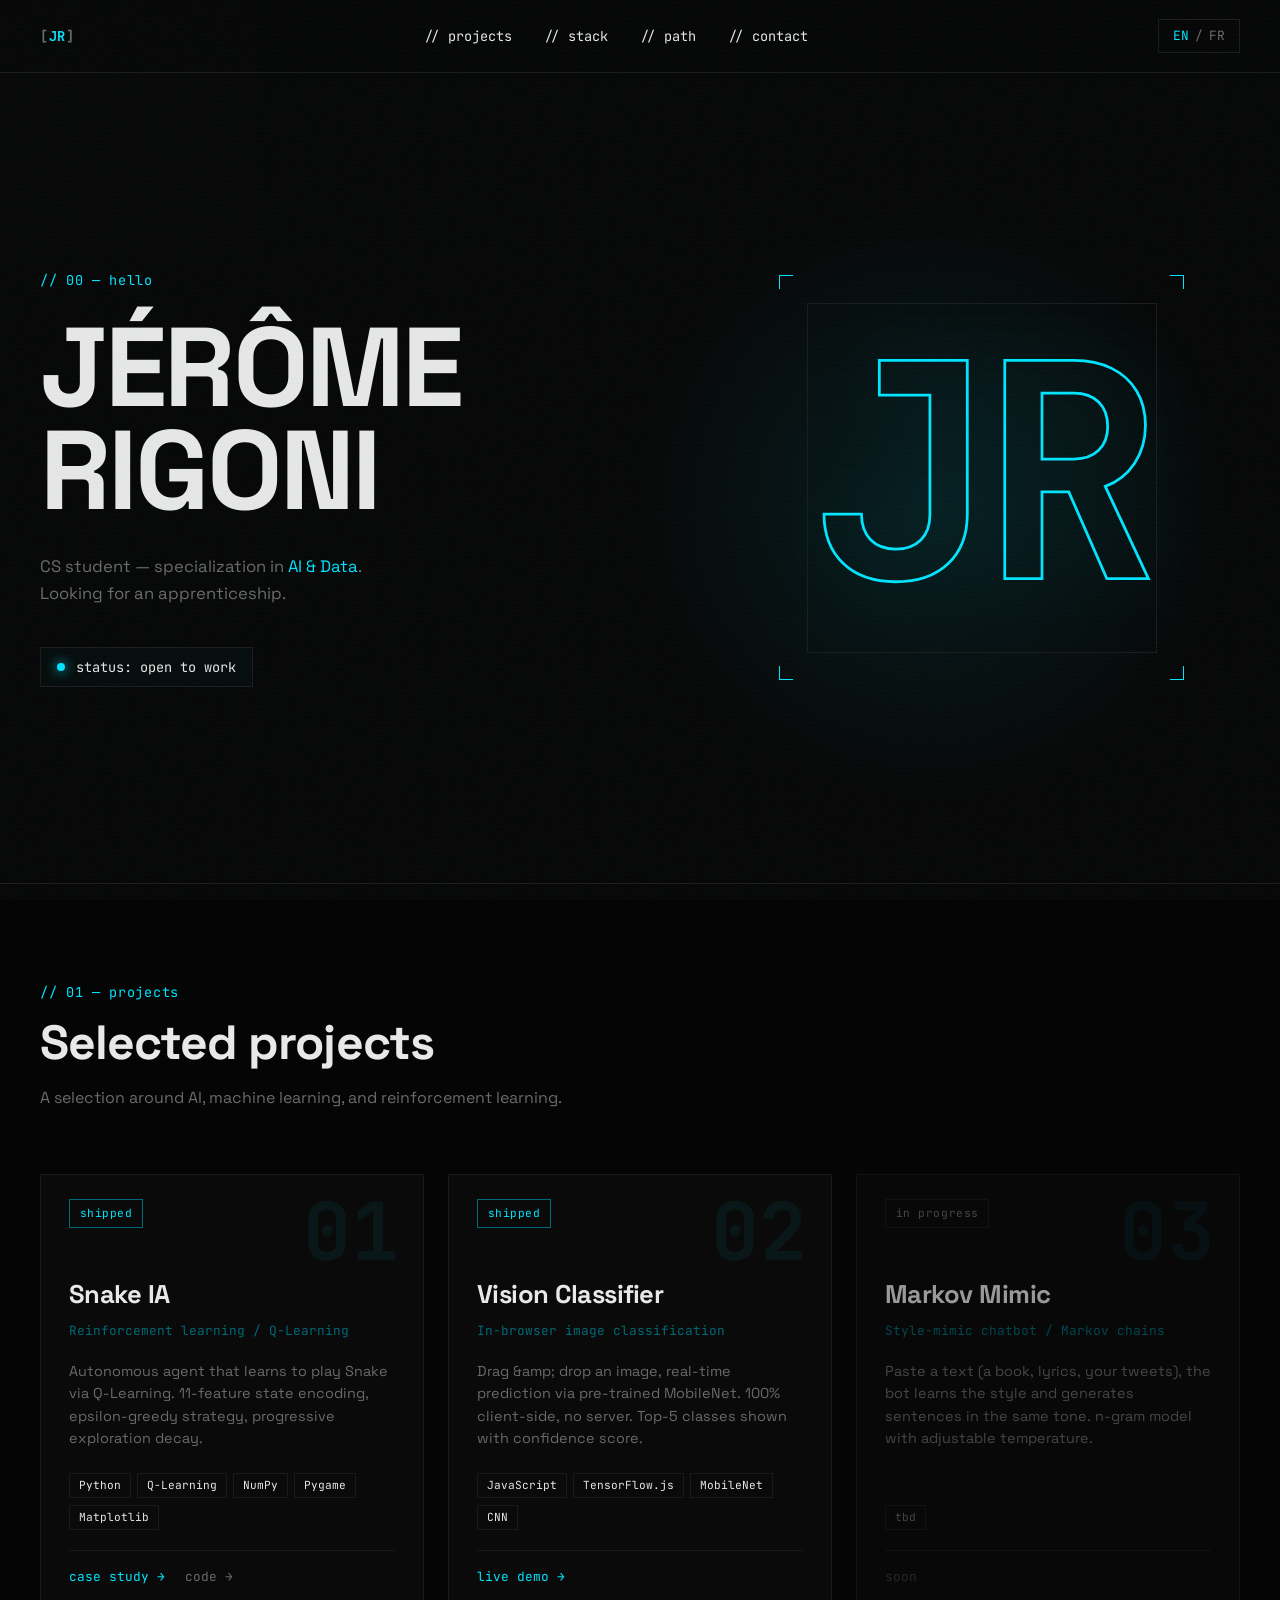
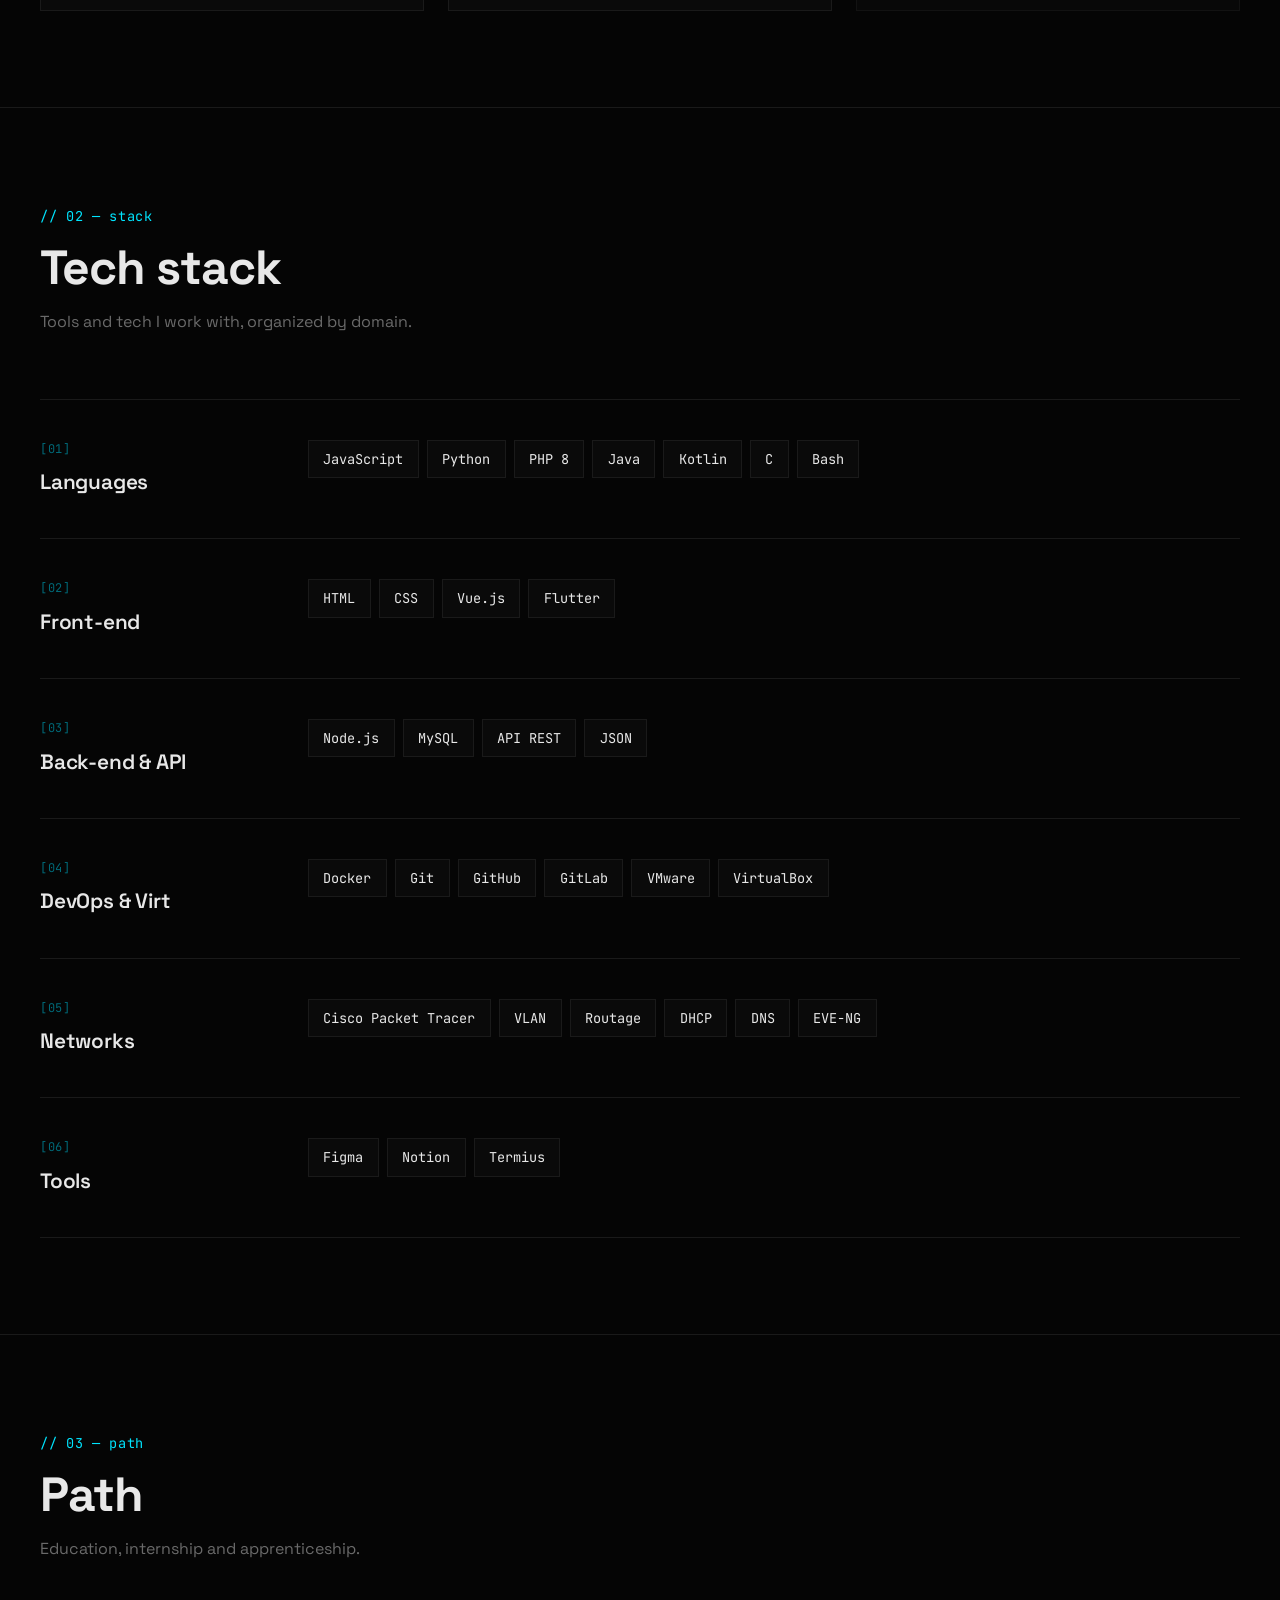
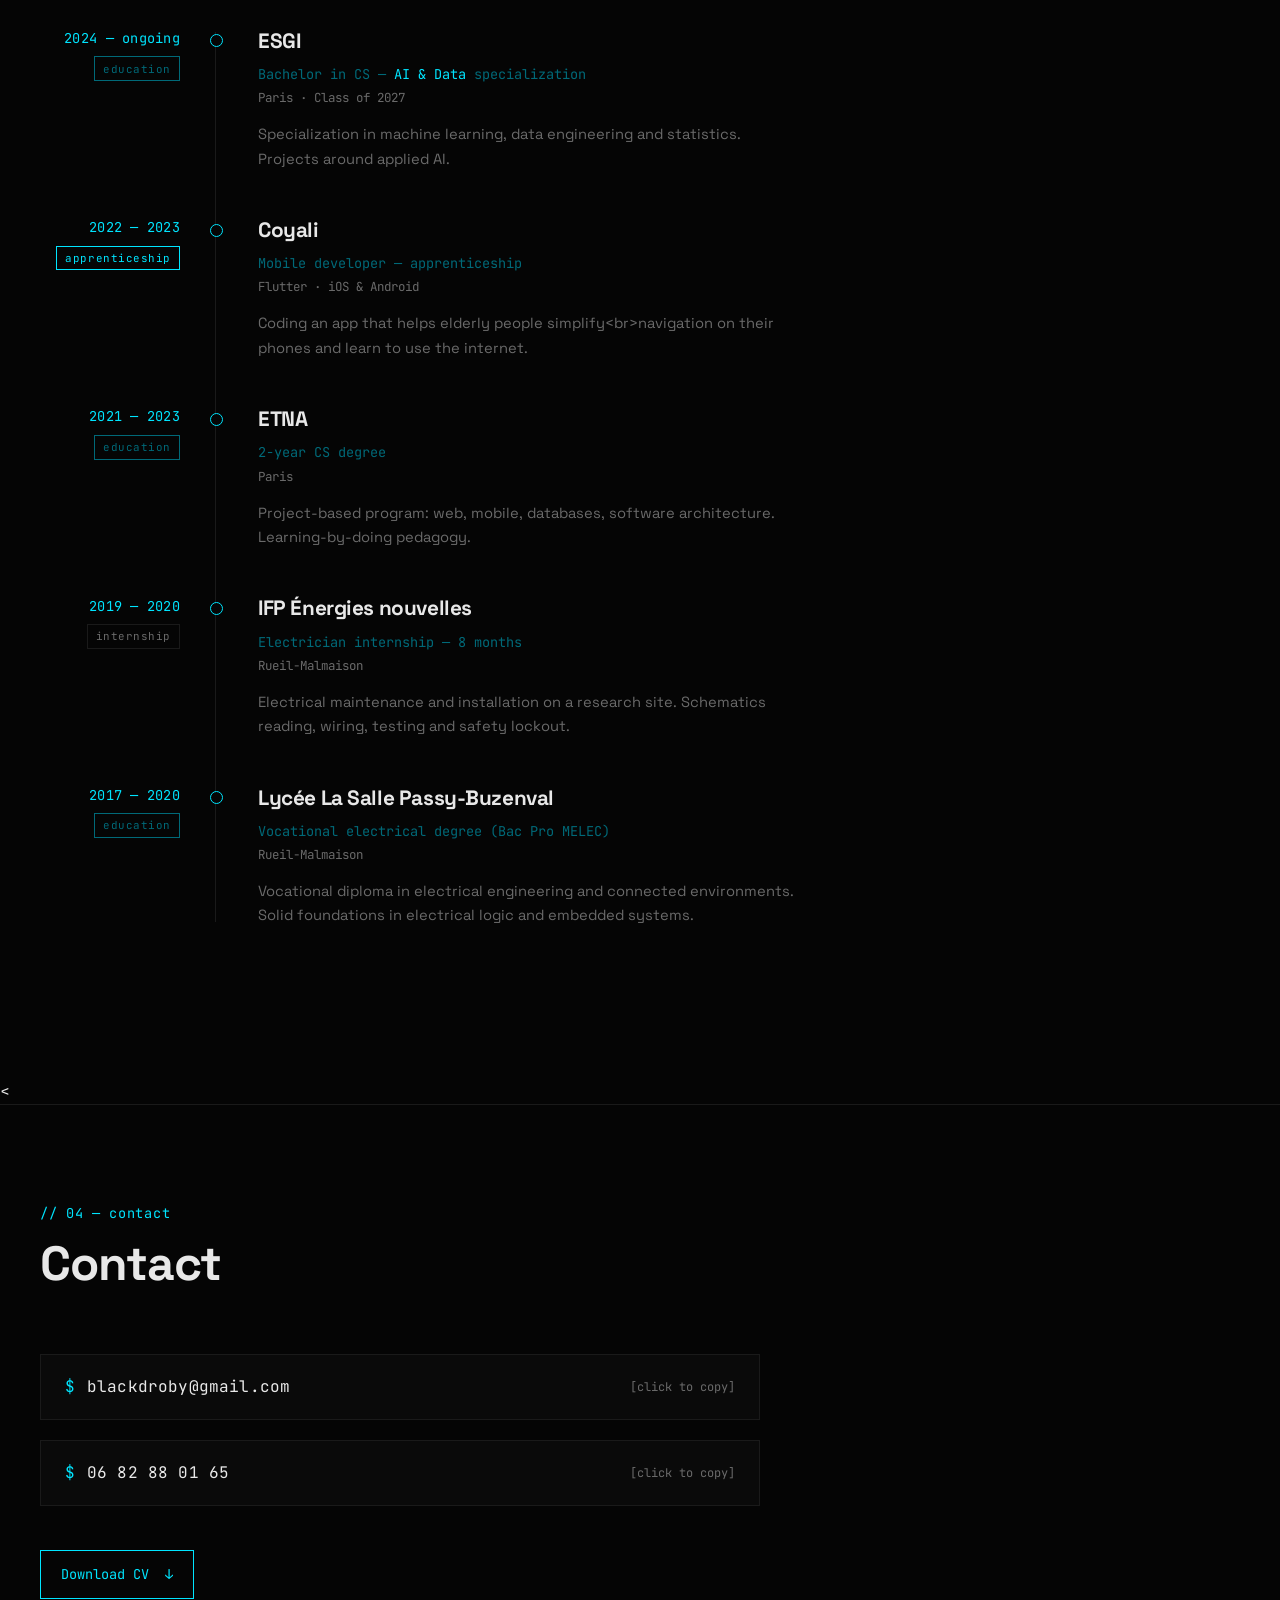
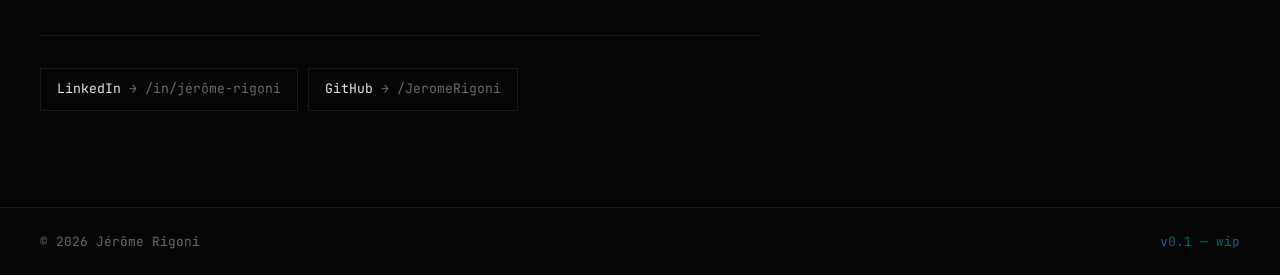
==== commit 4f22a2cd: "feat: add Vision Classifier project (TF.js + MobileNet v2)" ====
--- a/index.html
+++ b/index.html
@@ -111,17 +111,20 @@
       </div>
     </article>
 
-    <article class="project-card wip">
+    <article class="project-card">
       <div class="project-num" aria-hidden="true">02</div>
-      <span class="project-status status-wip" data-i18n="projects.status.wip">en cours</span>
-      <h3 class="project-title" data-i18n="projects.p2.title">Project // 02</h3>
-      <p class="project-subtitle" data-i18n="projects.p2.subtitle">— à définir —</p>
-      <p class="project-desc" data-i18n="projects.p2.desc">Projet IA à venir. Concept et stack en cours de définition.</p>
-      <ul class="project-tags placeholder">
-        <li>tbd</li>
+      <span class="project-status status-done" data-i18n="projects.status.done">terminé</span>
+      <h3 class="project-title" data-i18n="projects.p2.title">Vision Classifier</h3>
+      <p class="project-subtitle" data-i18n="projects.p2.subtitle">Classification d'images dans le navigateur</p>
+      <p class="project-desc" data-i18n="projects.p2.desc">Drag &amp; drop d'une image, prédiction temps réel via MobileNet pré-entraîné. 100% client-side, aucun serveur. Top-5 classes affichées avec score de confiance.</p>
+      <ul class="project-tags">
+        <li>JavaScript</li>
+        <li>TensorFlow.js</li>
+        <li>MobileNet</li>
+        <li>CNN</li>
       </ul>
       <div class="project-links">
-        <span class="project-link disabled" data-i18n="projects.cta.soon">bientôt</span>
+        <a href="vision.html" class="project-link" data-i18n="vc.cta.demo">démo live →</a>
       </div>
     </article>
 
--- a/assets/css/style.css
+++ b/assets/css/style.css
@@ -887,4 +887,162 @@
   color: var(--muted);
   text-align: center;
   padding-top: 0.85rem;
+}
+
+/* === Vision Classifier — Démo === */
+.vc-app {
+  display: flex;
+  flex-direction: column;
+  gap: 1.5rem;
+  max-width: 760px;
+}
+
+.vc-dropzone {
+  display: block;
+  border: 2px dashed var(--border);
+  background: var(--bg-2);
+  padding: 3rem 1.5rem;
+  text-align: center;
+  cursor: pointer;
+  transition: border-color 0.2s ease, background 0.2s ease;
+}
+.vc-dropzone:hover,
+.vc-dropzone.drag-over {
+  border-color: var(--cyan);
+  background: rgba(0, 229, 255, 0.04);
+}
+.vc-icon {
+  display: block;
+  font-family: var(--font-mono);
+  color: var(--cyan);
+  font-size: 1.5rem;
+  letter-spacing: 0.1em;
+  margin-bottom: 0.85rem;
+}
+.vc-dropzone p {
+  color: var(--text);
+  font-family: var(--font-mono);
+  font-size: 0.95rem;
+  margin: 0;
+}
+.vc-dropzone .vc-hint {
+  color: var(--muted);
+  font-size: 0.78rem;
+  margin-top: 0.5rem;
+}
+
+.vc-status {
+  font-family: var(--font-mono);
+  font-size: 0.85rem;
+  padding: 0.9rem 1.15rem;
+  border: 1px solid var(--border);
+  background: var(--bg-2);
+  color: var(--muted);
+  transition: color 0.2s ease, border-color 0.2s ease;
+}
+.vc-status[data-state="loading"],
+.vc-status[data-state="analyzing"] {
+  color: var(--cyan);
+  border-color: var(--cyan-dark);
+}
+.vc-status[data-state="ready"],
+.vc-status[data-state="done"] {
+  color: var(--cyan);
+  border-color: var(--cyan-dark);
+}
+.vc-status[data-state="error"] {
+  color: var(--red);
+  border-color: var(--red);
+}
+
+.vc-result {
+  display: flex;
+  flex-direction: column;
+  gap: 1.5rem;
+}
+.vc-preview {
+  border: 1px solid var(--border);
+  background: var(--bg-2);
+  padding: 0.75rem;
+  margin: 0;
+}
+.vc-preview img {
+  display: block;
+  width: 100%;
+  max-height: 380px;
+  object-fit: contain;
+  background: #000;
+}
+.vc-filename {
+  font-family: var(--font-mono);
+  font-size: 0.72rem;
+  color: var(--muted);
+  padding-top: 0.6rem;
+  word-break: break-all;
+}
+
+.vc-predictions {
+  list-style: none;
+  display: flex;
+  flex-direction: column;
+  gap: 0.5rem;
+  margin: 0;
+  padding: 0;
+}
+.vc-pred {
+  display: grid;
+  grid-template-columns: 32px 1fr 2fr 60px;
+  align-items: center;
+  gap: 1rem;
+  padding: 0.8rem 1.1rem;
+  background: var(--bg-2);
+  border: 1px solid var(--border);
+  font-family: var(--font-mono);
+  font-size: 0.85rem;
+  transition: border-color 0.2s ease;
+}
+.vc-pred:hover { border-color: var(--cyan-dark); }
+.vc-pred-rank { color: var(--cyan-dark); }
+.vc-pred-label { color: var(--text); word-break: break-word; }
+.vc-pred-bar {
+  height: 6px;
+  background: var(--bg);
+  border: 1px solid var(--border);
+  position: relative;
+  overflow: hidden;
+}
+.vc-pred-bar span {
+  display: block;
+  height: 100%;
+  background: var(--cyan);
+  box-shadow: 0 0 8px rgba(0, 229, 255, 0.45);
+  transition: width 0.3s ease;
+}
+.vc-pred-pct {
+  color: var(--cyan);
+  text-align: right;
+}
+
+.vc-reset {
+  align-self: flex-start;
+  background: none;
+  border: 1px solid var(--border);
+  color: var(--muted);
+  padding: 0.75rem 1.25rem;
+  font-family: var(--font-mono);
+  font-size: 0.85rem;
+  cursor: pointer;
+  transition: border-color 0.2s ease, color 0.2s ease;
+}
+.vc-reset:hover {
+  border-color: var(--cyan);
+  color: var(--cyan);
+}
+
+@media (max-width: 700px) {
+  .vc-pred {
+    grid-template-columns: 28px 1fr 56px;
+    gap: 0.6rem;
+  }
+  .vc-pred-bar { display: none; }
 }
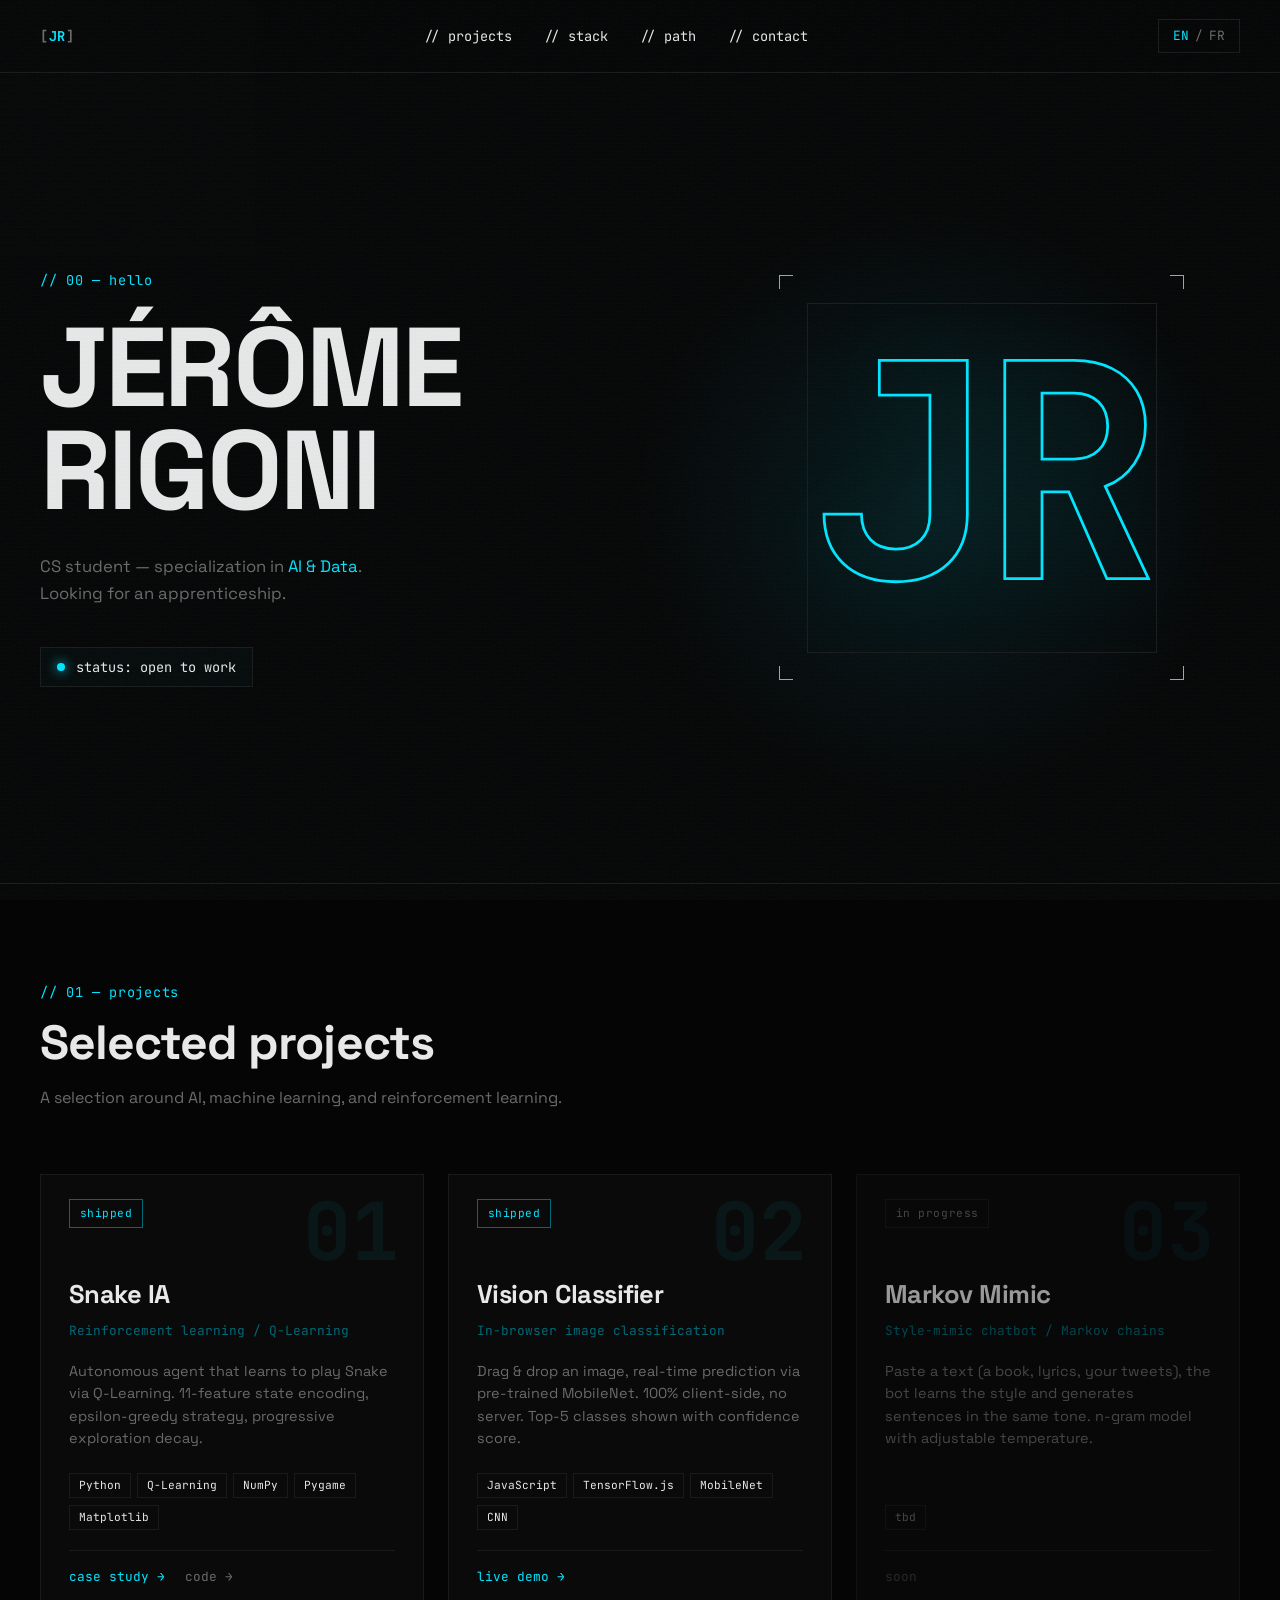
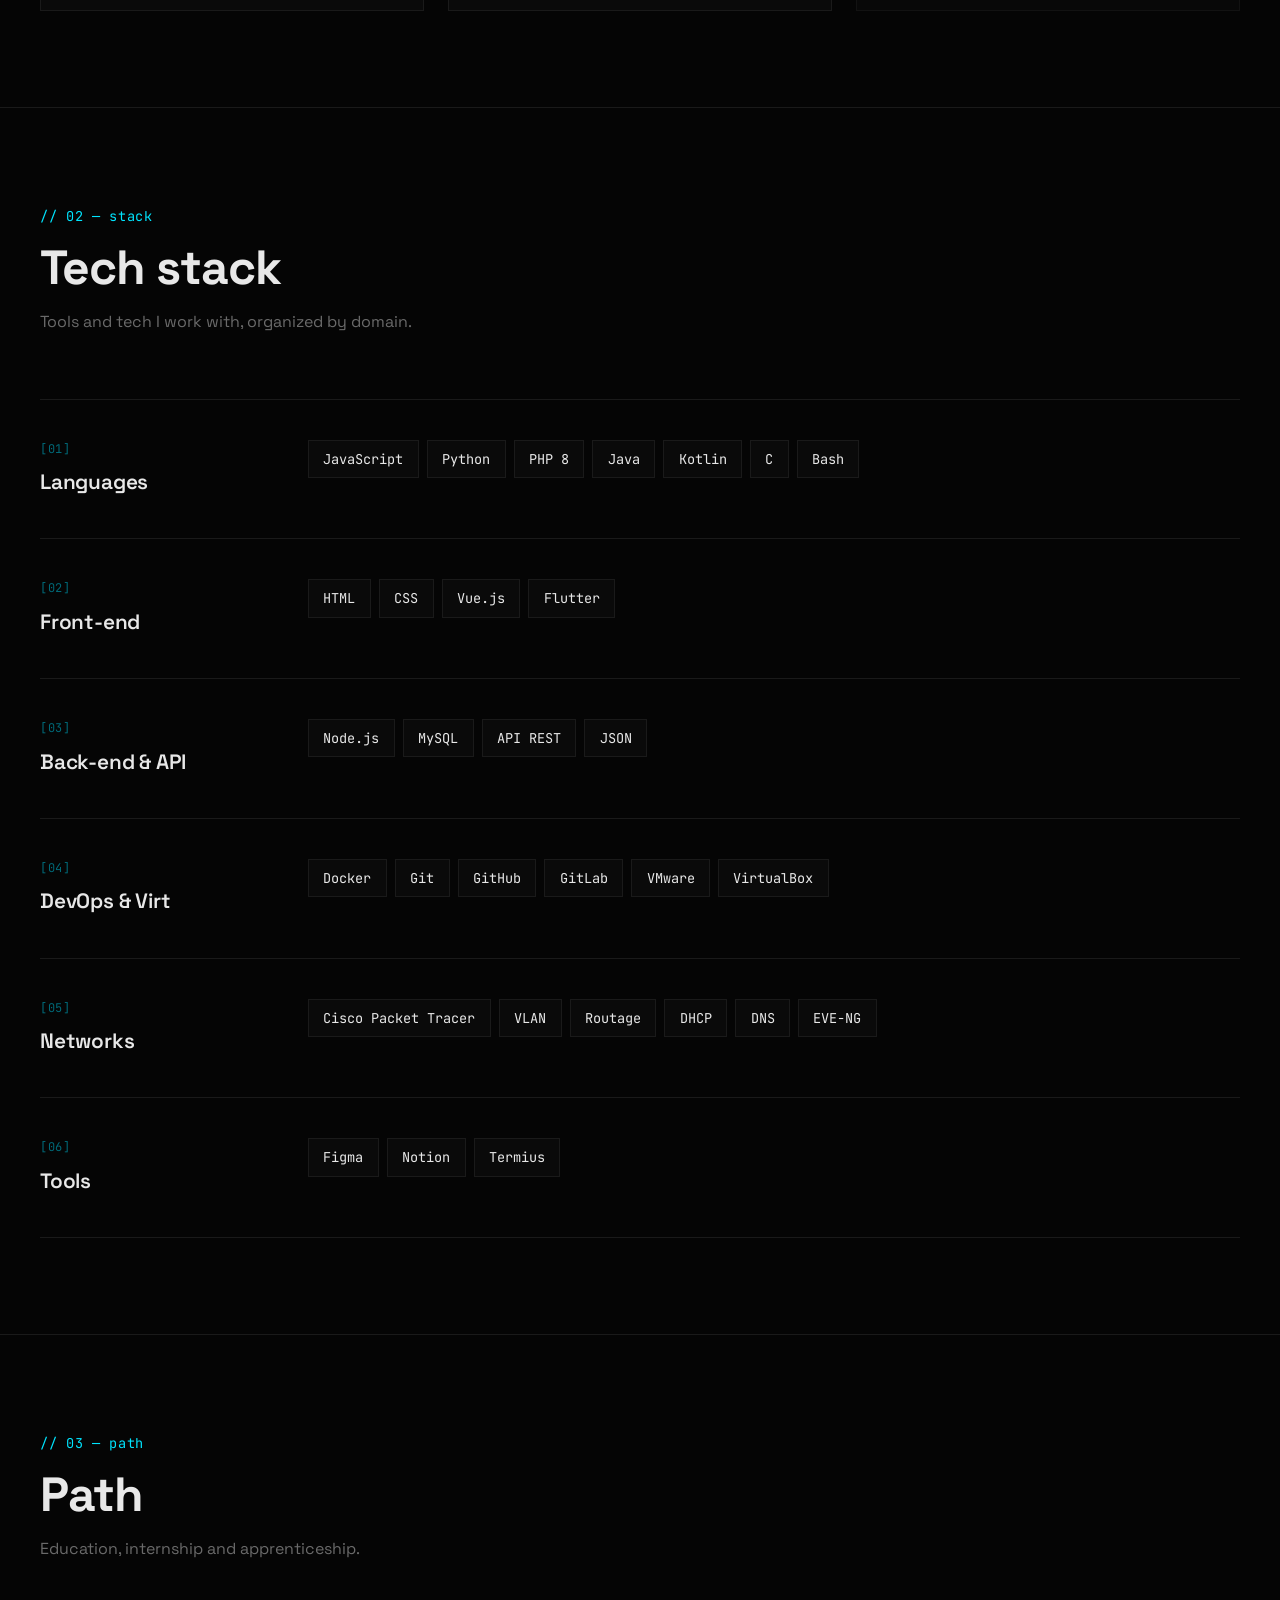
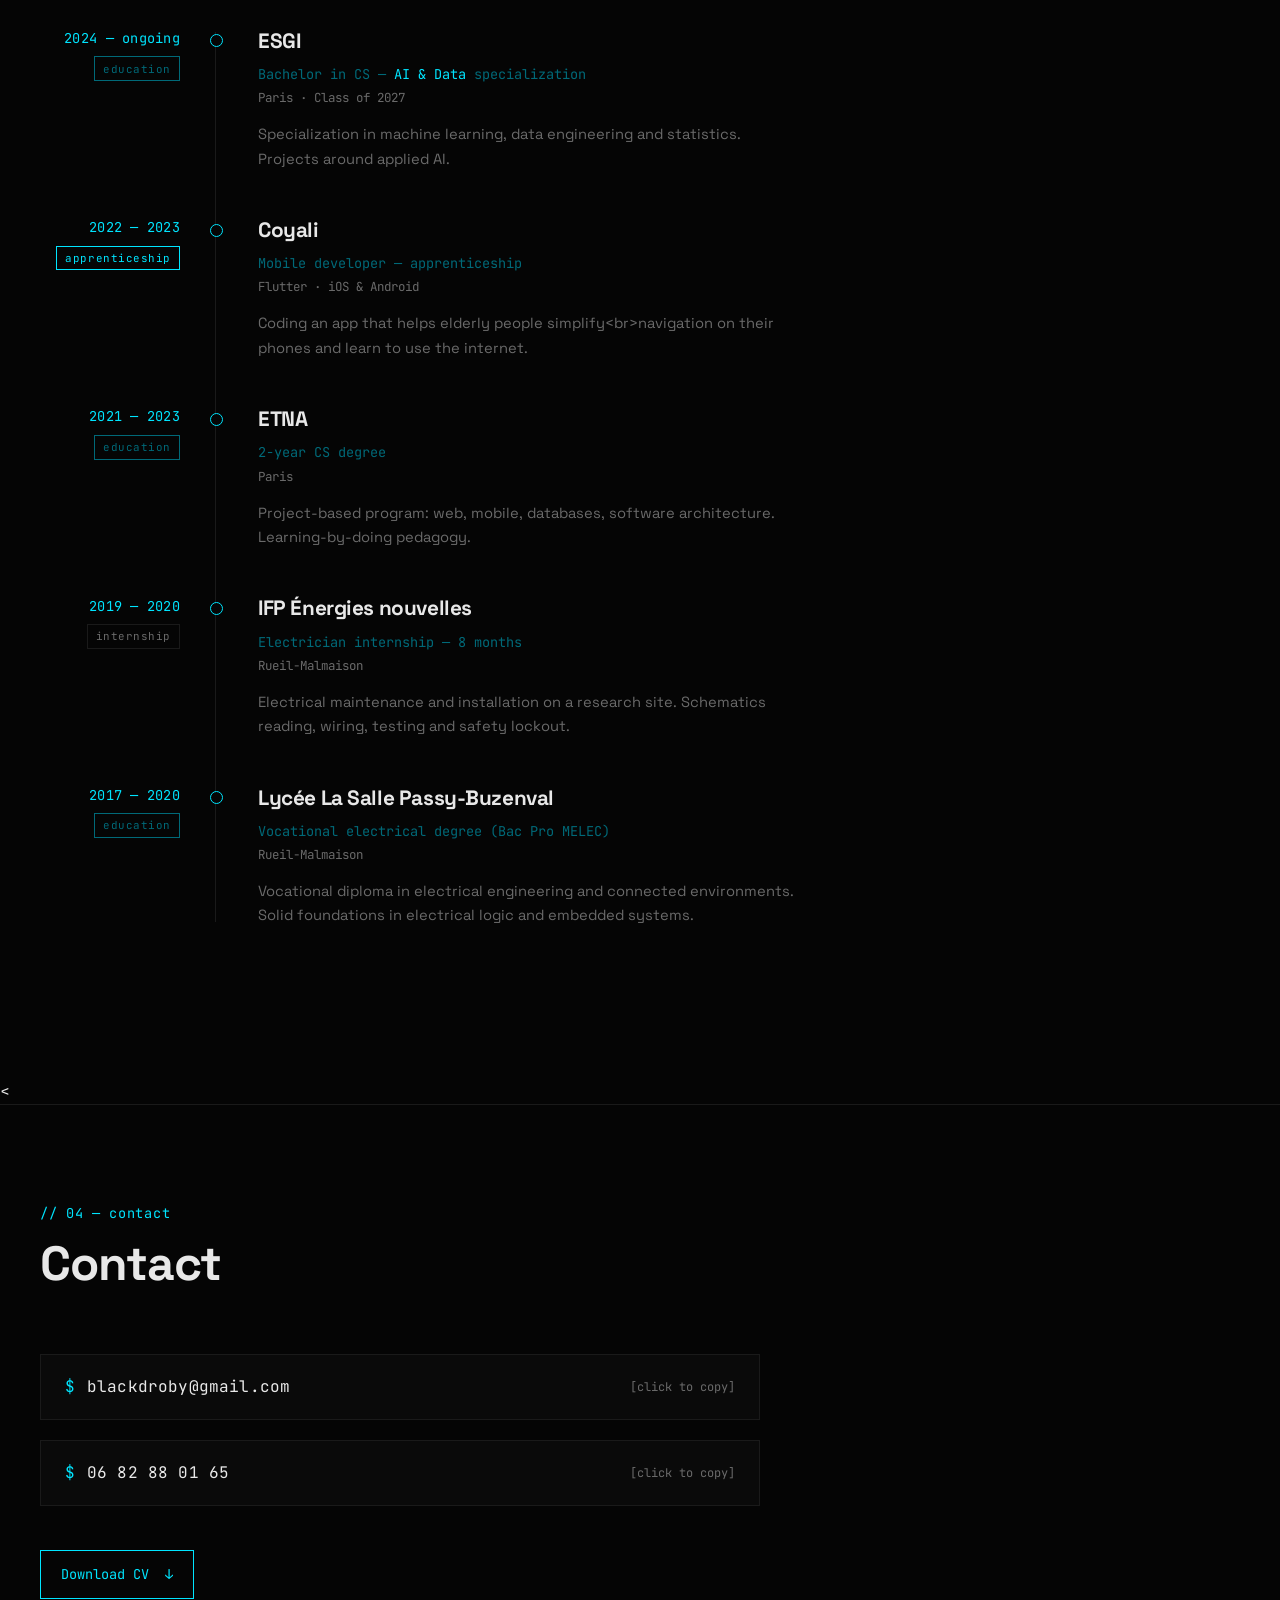
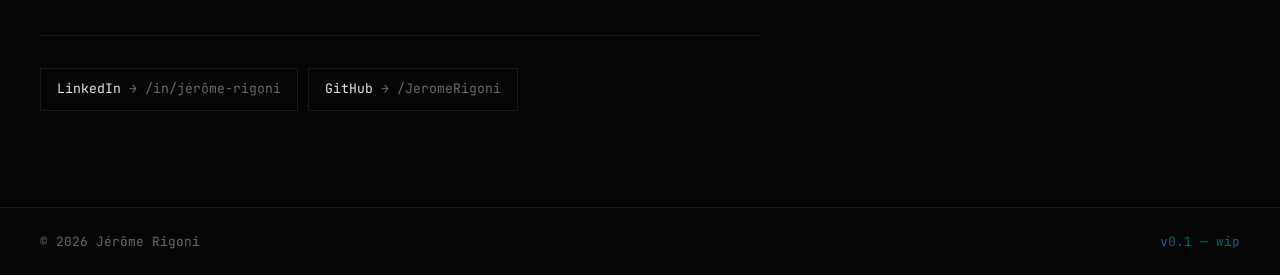
==== commit a840fbbb: "Fix card 02 — decode & in project description" ====
--- a/index.html
+++ b/index.html
@@ -61,7 +61,7 @@
           <span class="line">RIGONI</span>
         </h1>
         <p class="hero-tagline" data-i18n-html="hero.tagline">
-          Étudiant en informatique — spécialisation <span class="accent">IA &amp; Data</span>.<br>
+          Étudiant en informatique — spécialisation <span class="accent">IA & Data</span>.<br>
           En recherche d'alternance.
         </p>
         <div class="hero-status">
@@ -116,7 +116,7 @@
       <span class="project-status status-done" data-i18n="projects.status.done">terminé</span>
       <h3 class="project-title" data-i18n="projects.p2.title">Vision Classifier</h3>
       <p class="project-subtitle" data-i18n="projects.p2.subtitle">Classification d'images dans le navigateur</p>
-      <p class="project-desc" data-i18n="projects.p2.desc">Drag &amp; drop d'une image, prédiction temps réel via MobileNet pré-entraîné. 100% client-side, aucun serveur. Top-5 classes affichées avec score de confiance.</p>
+      <p class="project-desc" data-i18n="projects.p2.desc">Drag & drop d'une image, prédiction temps réel via MobileNet pré-entraîné. 100% client-side, aucun serveur. Top-5 classes affichées avec score de confiance.</p>
       <ul class="project-tags">
         <li>JavaScript</li>
         <li>TensorFlow.js</li>
@@ -186,7 +186,7 @@
     <div class="stack-row">
       <div class="stack-label">
         <span class="stack-num" aria-hidden="true">[03]</span>
-        <h3 data-i18n="stack.cat.backend">Back-end &amp; API</h3>
+        <h3 data-i18n="stack.cat.backend">Back-end & API</h3>
       </div>
       <ul class="stack-items">
         <li>Node.js</li>
@@ -199,7 +199,7 @@
     <div class="stack-row">
       <div class="stack-label">
         <span class="stack-num" aria-hidden="true">[04]</span>
-        <h3 data-i18n="stack.cat.devops">DevOps &amp; Virtu</h3>
+        <h3 data-i18n="stack.cat.devops">DevOps & Virtu</h3>
       </div>
       <ul class="stack-items">
         <li>Docker</li>
@@ -256,7 +256,7 @@
       </div>
       <div class="journey-card">
         <h3 class="journey-title">ESGI</h3>
-        <p class="journey-role" data-i18n-html="journey.esgi.role">Bachelor Informatique — spécialisation IA &amp; Data</p>
+        <p class="journey-role" data-i18n-html="journey.esgi.role">Bachelor Informatique — spécialisation IA & Data</p>
         <p class="journey-place" data-i18n="journey.esgi.place">Paris · Promo 2027</p>
         <p class="journey-desc" data-i18n="journey.esgi.desc">Spécialisation orientée machine learning, data engineering et statistiques. Projets autour de l'IA appliquée.</p>
       </div>
@@ -270,7 +270,7 @@
       <div class="journey-card">
         <h3 class="journey-title">Coyali</h3>
         <p class="journey-role" data-i18n="journey.coyali.role">Développeur mobile — alternance</p>
-        <p class="journey-place" data-i18n-html="journey.coyali.place">Flutter · iOS &amp; Android</p>
+        <p class="journey-place" data-i18n-html="journey.coyali.place">Flutter · iOS & Android</p>
         <p class="journey-desc" data-i18n="journey.coyali.desc">Développement de fonctionnalités sur une app mobile cross-platform. Intégration d'APIs REST, gestion d'état et UI custom.</p>
       </div>
     </li>
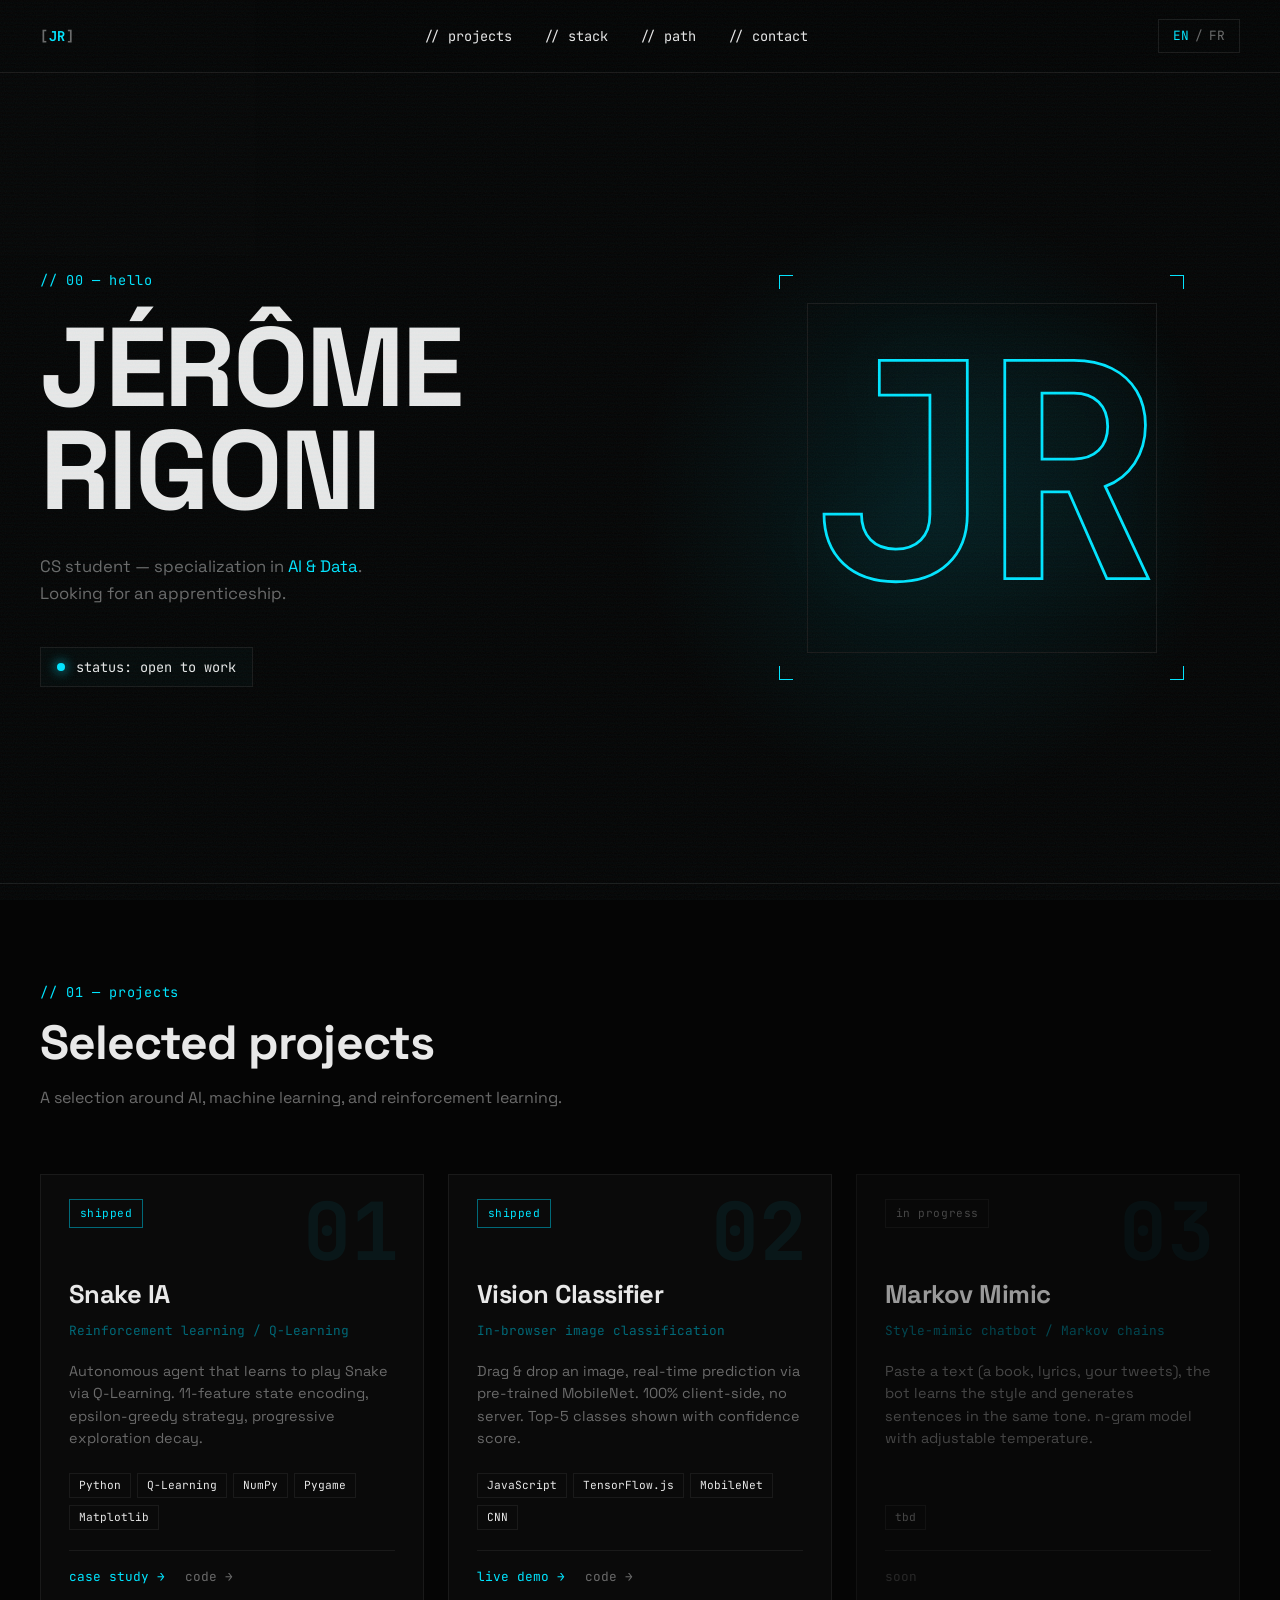
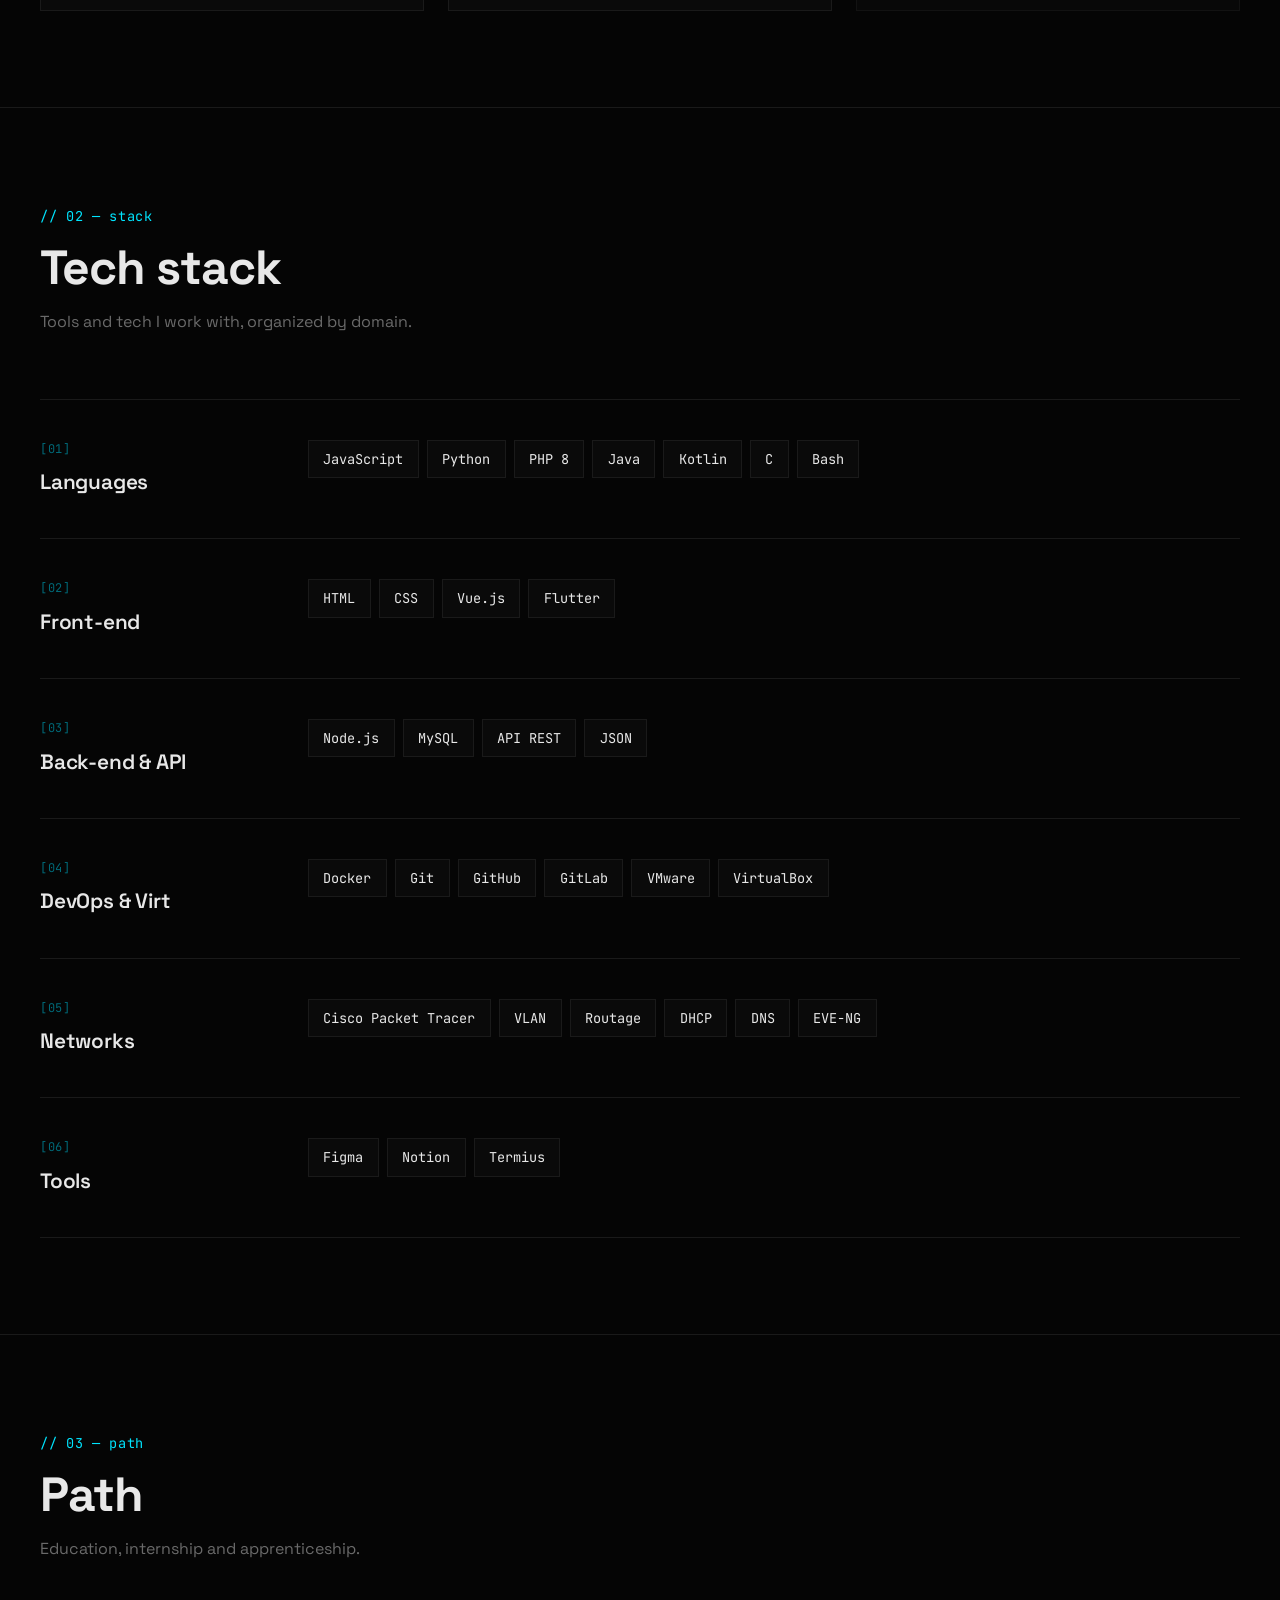
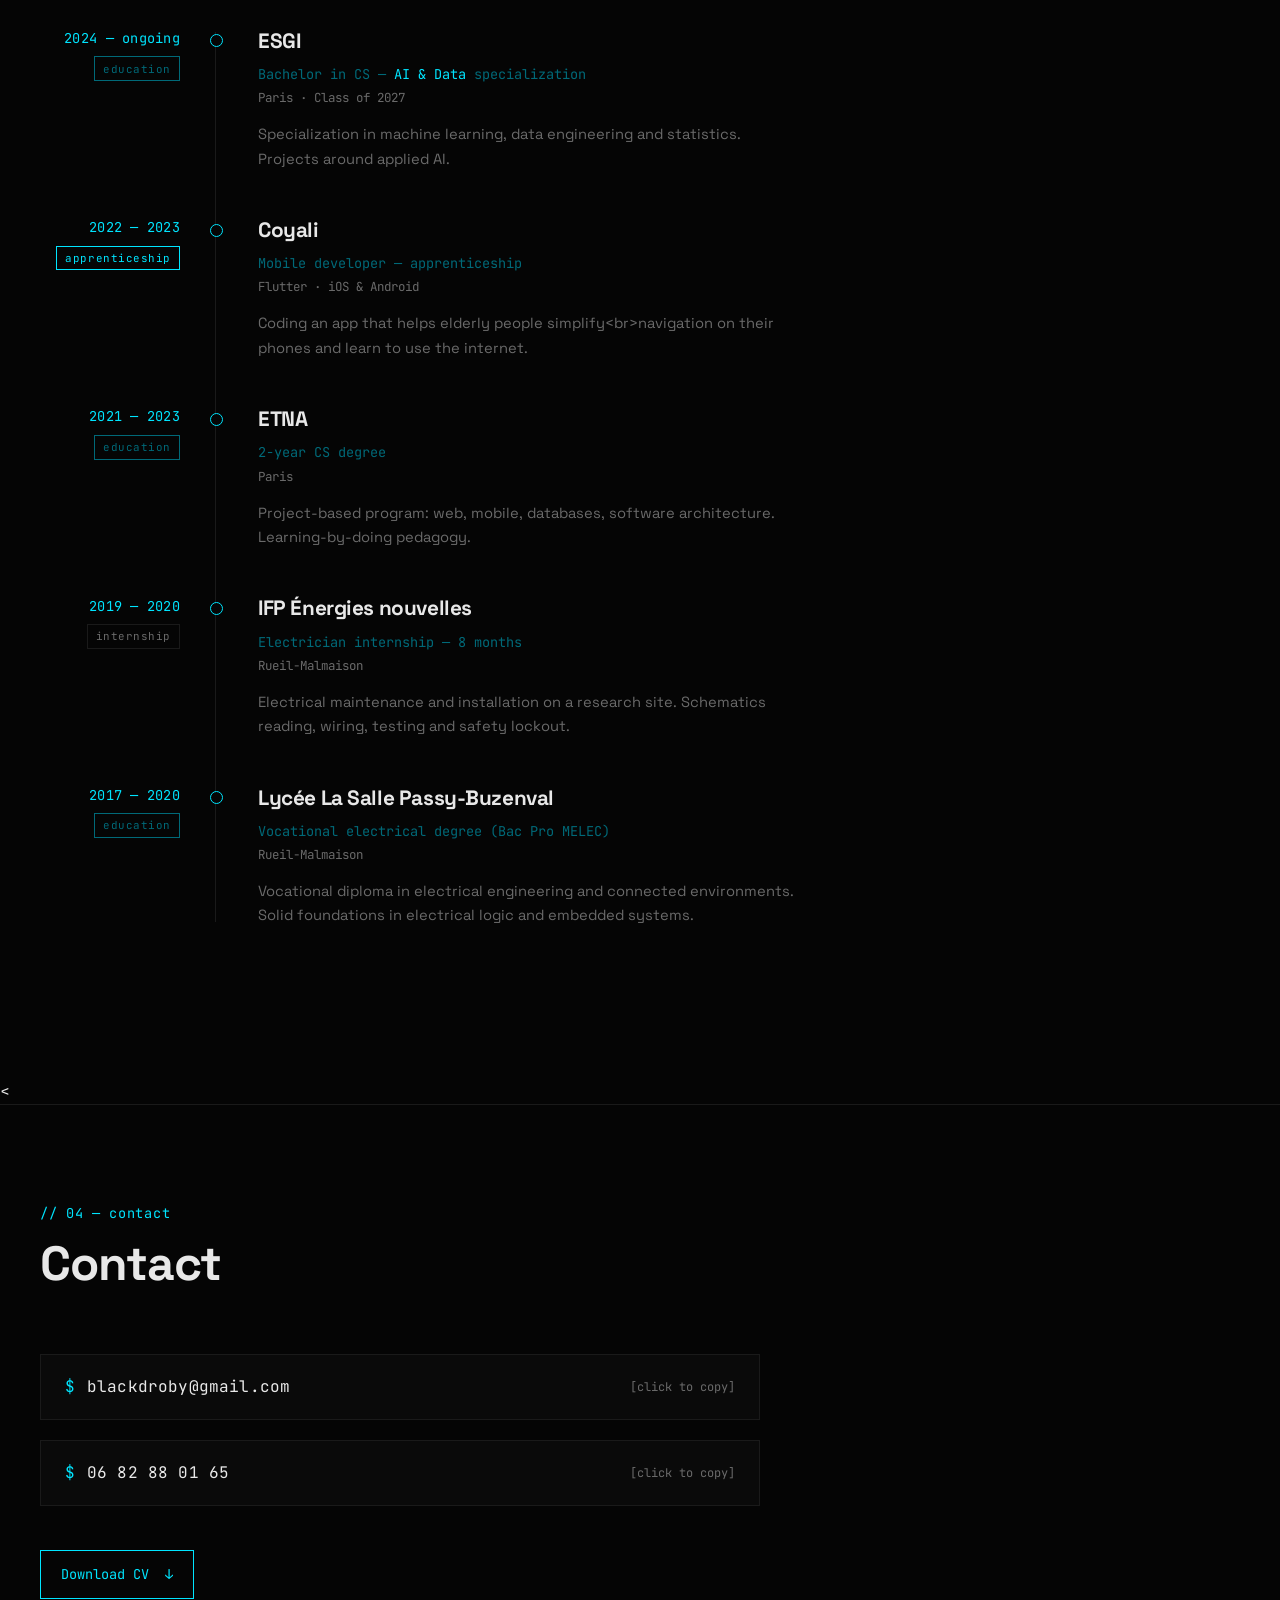
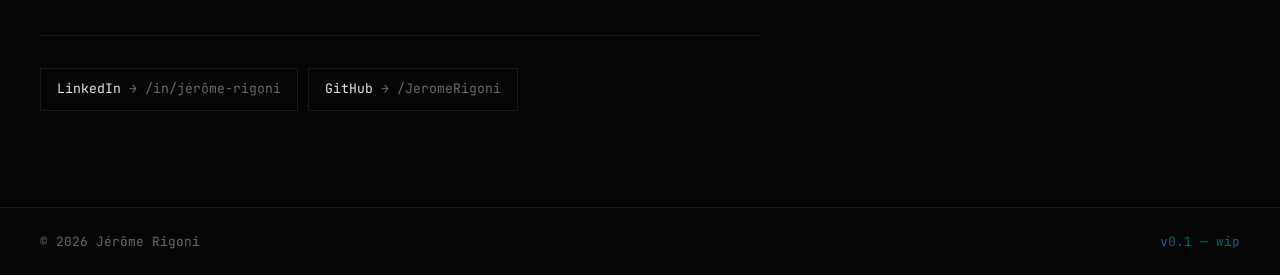
==== commit 7556e4b2: "Add code link to Vision Classifier project card" ====
--- a/index.html
+++ b/index.html
@@ -125,6 +125,7 @@
       </ul>
       <div class="project-links">
         <a href="vision.html" class="project-link" data-i18n="vc.cta.demo">démo live →</a>
+        <a href="https://github.com/JeromeRigoni/vision-classifier-tfjs" class="project-link muted" target="_blank" rel="noopener" data-i18n="projects.cta.code">code →</a>
       </div>
     </article>
 
